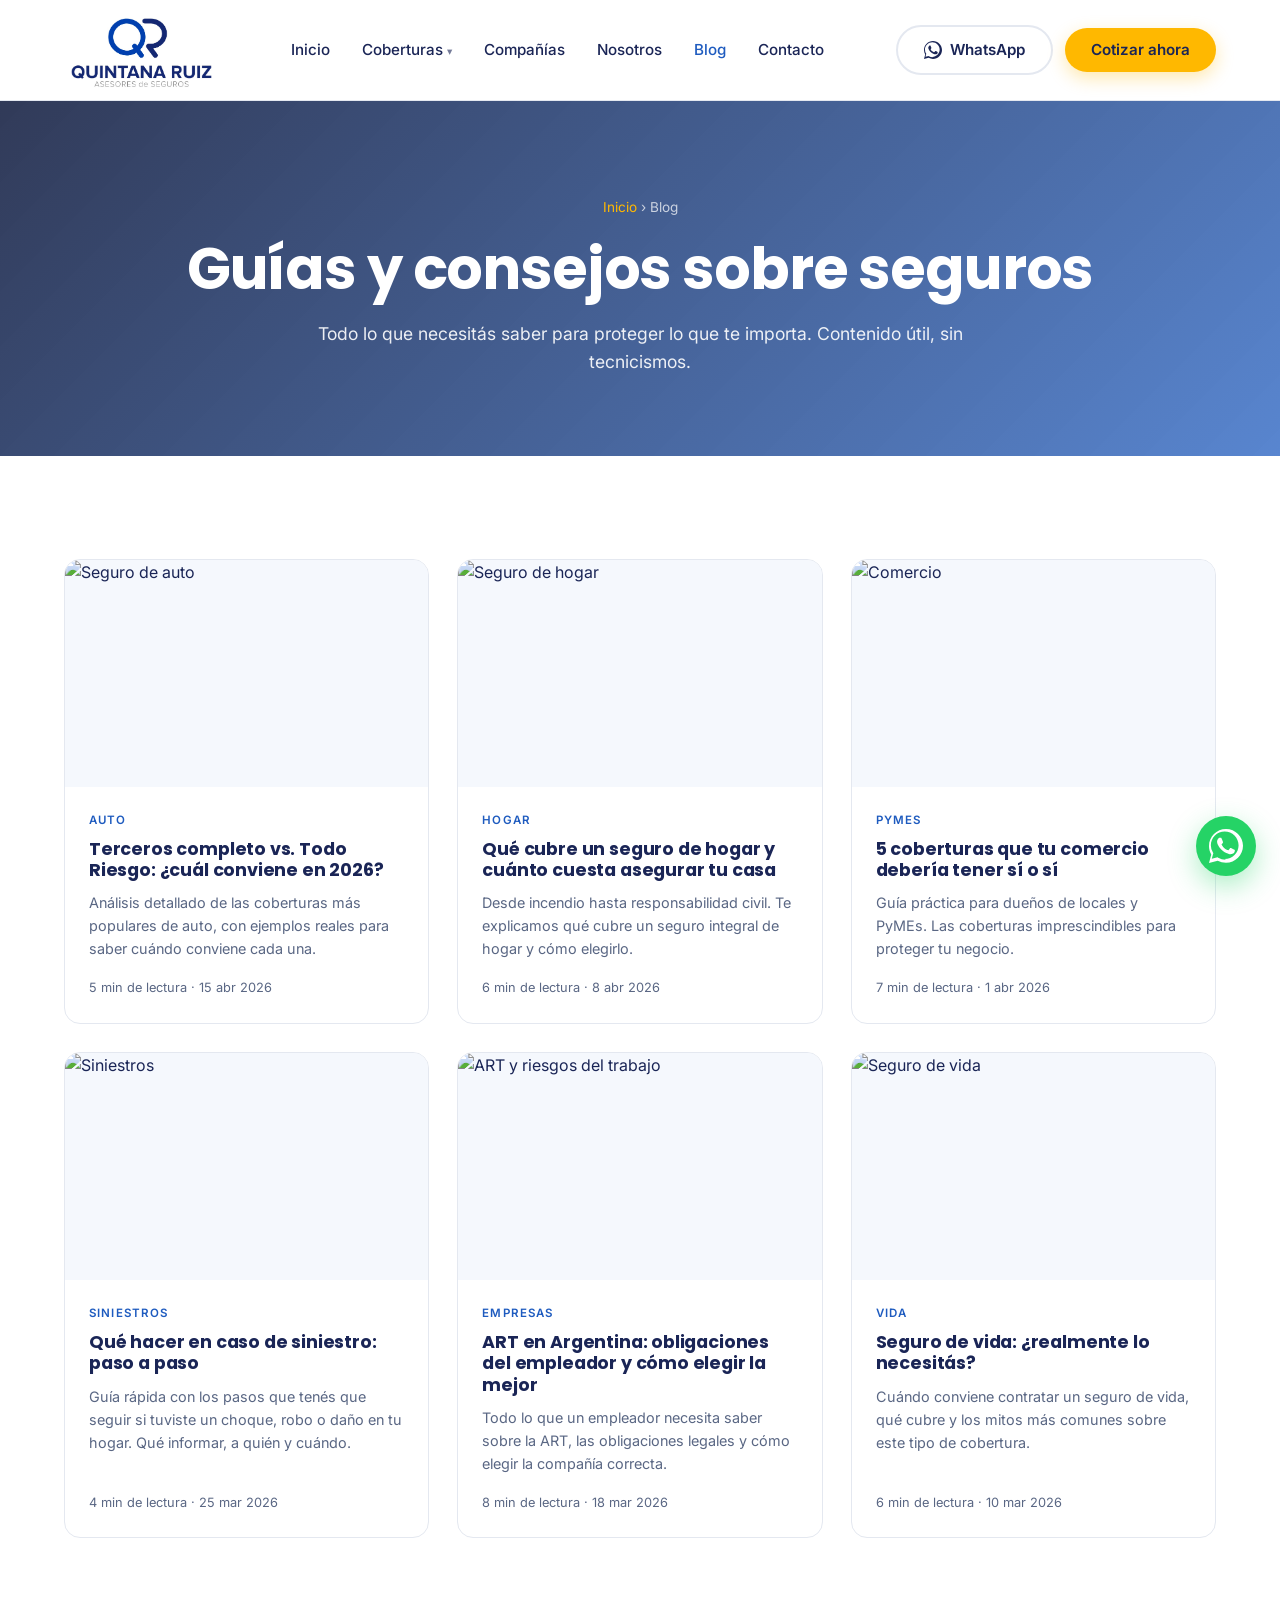
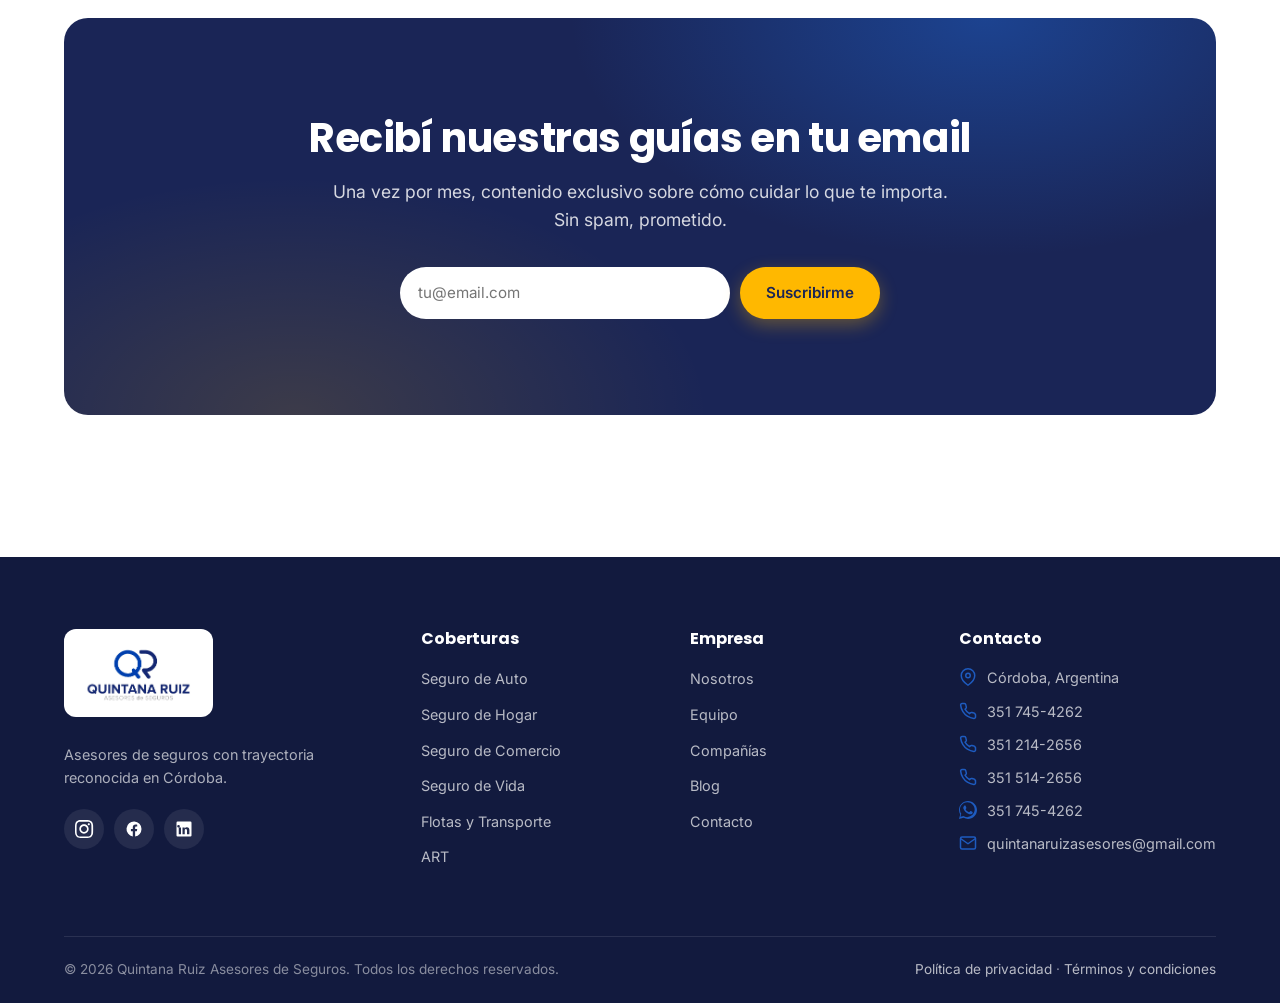
==== blog.html @ 91782ebb "Fix Safari icons + mejoras responsive Safari icon fix: - Agregado width/height explícitos a todos lo" ====
<!DOCTYPE html>
<html lang="es-AR">
<head>
  <meta charset="UTF-8" />
  <meta name="viewport" content="width=device-width, initial-scale=1.0" />
  <title>Blog | Guías y consejos sobre seguros | Quintana Ruiz</title>
  <meta name="description" content="Guías, consejos y novedades del mundo de los seguros. Aprendé a elegir las mejores coberturas para tu auto, hogar, comercio y familia." />
  <link rel="canonical" href="https://quintanaruiz.com.ar/blog.html" />
  <link rel="icon" type="image/png" sizes="32x32" href="assets/img/favicon-32.png" />
  <link rel="icon" type="image/png" sizes="64x64" href="assets/img/favicon-64.png" />
  <link rel="apple-touch-icon" sizes="180x180" href="assets/img/favicon-180.png" />
  <link rel="preconnect" href="https://fonts.googleapis.com" />
  <link rel="preconnect" href="https://fonts.gstatic.com" crossorigin />
  <link href="https://fonts.googleapis.com/css2?family=Inter:wght@400;500;600;700&family=Poppins:wght@500;600;700;800&display=swap" rel="stylesheet" />
  <link rel="stylesheet" href="assets/css/style.css" />
</head>
<body>

  <header class="site-header">
    <div class="container">
      <a href="index.html" class="site-logo"><img src="assets/img/logo.png" alt="Quintana Ruiz Asesores de Seguros" /></a>
      <nav class="site-nav" aria-label="Navegación principal">
        <ul>
          <li><a href="index.html">Inicio</a></li>
          <li class="has-dropdown">
            <a href="coberturas.html">Coberturas</a>
            <div class="dropdown-menu">
              <a href="seguros-auto.html">Seguro de Auto</a>
              <a href="seguros-hogar.html">Seguro de Hogar</a>
              <a href="seguros-comercio.html">Seguro de Comercio</a>
              <a href="coberturas.html">Ver todas las coberturas</a>
            </div>
          </li>
          <li><a href="companias.html">Compañías</a></li>
          <li><a href="nosotros.html">Nosotros</a></li>
          <li><a href="blog.html" class="active">Blog</a></li>
          <li><a href="contacto.html">Contacto</a></li>
        </ul>
      </nav>
      <div class="nav-cta">
        <a href="https://wa.me/5493517454262" class="btn btn-outline" target="_blank" rel="noopener">
          <svg xmlns="http://www.w3.org/2000/svg" viewBox="0 0 32 32" width="32" height="32" fill="currentColor" aria-hidden="true"><path d="M16.003 0C7.171 0 0 7.17 0 16.003c0 2.82.738 5.578 2.146 8.017L0 32l8.182-2.147a15.93 15.93 0 0 0 7.821 1.995C24.83 31.848 32 24.68 32 15.85 32 7.17 24.83 0 16.003 0zm0 29.013a13.01 13.01 0 0 1-7.386-2.027l-.529-.313-5.485 1.438 1.464-5.349-.345-.551a13.02 13.02 0 0 1-1.989-6.92c0-7.198 5.858-13.055 13.058-13.055 7.199 0 13.055 5.857 13.055 13.055s-5.856 13.055-13.055 13.055zm7.492-9.787c-.412-.206-2.437-1.202-2.814-1.339-.378-.138-.653-.206-.928.207-.275.412-1.066 1.339-1.307 1.614-.241.275-.481.309-.894.103-.412-.206-1.74-.641-3.315-2.045-1.225-1.093-2.052-2.443-2.293-2.856-.241-.412-.026-.635.18-.841.185-.184.412-.48.618-.72.206-.241.275-.412.412-.688.137-.275.069-.515-.034-.72-.103-.207-.928-2.238-1.272-3.064-.335-.806-.675-.697-.928-.71l-.79-.014c-.275 0-.721.103-1.099.515-.378.412-1.443 1.41-1.443 3.439 0 2.029 1.478 3.99 1.684 4.265.206.275 2.907 4.438 7.042 6.224.984.425 1.751.679 2.349.868.987.314 1.885.269 2.594.163.792-.118 2.437-.996 2.78-1.958.343-.962.343-1.786.241-1.958-.103-.172-.378-.275-.79-.481z"/></svg>
          WhatsApp
        </a>
        <a href="contacto.html#cotizar" class="btn btn-primary">Cotizar ahora</a>
        <button class="nav-toggle" aria-label="Abrir menú" aria-expanded="false">
          <svg xmlns="http://www.w3.org/2000/svg" viewBox="0 0 24 24" width="24" height="24" fill="none" stroke="currentColor" stroke-width="2"><path d="M3 6h18M3 12h18M3 18h18" stroke-linecap="round"/></svg>
        </button>
      </div>
    </div>
  </header>

  <section class="page-header page-header-photo" style="--bg-image: url('https://images.unsplash.com/photo-1499750310107-5fef28a66643?w=1600&auto=format&fit=crop');">
    <div class="container">
      <div class="breadcrumbs"><a href="index.html">Inicio</a> › Blog</div>
      <h1>Guías y consejos sobre seguros</h1>
      <p>Todo lo que necesitás saber para proteger lo que te importa. Contenido útil, sin tecnicismos.</p>
    </div>
  </section>

  <section>
    <div class="container">
      <div class="blog-grid reveal">

        <article class="blog-card">
          <img class="blog-card-img" src="https://images.unsplash.com/photo-1449965408869-eaa3f722e40d?w=600&auto=format&fit=crop" alt="Seguro de auto" loading="lazy" />
          <div class="blog-card-body">
            <span class="category">Auto</span>
            <h3><a href="blog/terceros-completo-vs-todo-riesgo.html">Terceros completo vs. Todo Riesgo: ¿cuál conviene en 2026?</a></h3>
            <p>Análisis detallado de las coberturas más populares de auto, con ejemplos reales para saber cuándo conviene cada una.</p>
            <div class="meta">5 min de lectura · 15 abr 2026</div>
          </div>
        </article>

        <article class="blog-card">
          <img class="blog-card-img" src="https://images.unsplash.com/photo-1560518883-ce09059eeffa?w=600&auto=format&fit=crop" alt="Seguro de hogar" loading="lazy" />
          <div class="blog-card-body">
            <span class="category">Hogar</span>
            <h3><a href="#">Qué cubre un seguro de hogar y cuánto cuesta asegurar tu casa</a></h3>
            <p>Desde incendio hasta responsabilidad civil. Te explicamos qué cubre un seguro integral de hogar y cómo elegirlo.</p>
            <div class="meta">6 min de lectura · 8 abr 2026</div>
          </div>
        </article>

        <article class="blog-card">
          <img class="blog-card-img" src="https://images.unsplash.com/photo-1556740738-b6a63e27c4df?w=600&auto=format&fit=crop" alt="Comercio" loading="lazy" />
          <div class="blog-card-body">
            <span class="category">PyMEs</span>
            <h3><a href="#">5 coberturas que tu comercio debería tener sí o sí</a></h3>
            <p>Guía práctica para dueños de locales y PyMEs. Las coberturas imprescindibles para proteger tu negocio.</p>
            <div class="meta">7 min de lectura · 1 abr 2026</div>
          </div>
        </article>

        <article class="blog-card">
          <img class="blog-card-img" src="https://images.unsplash.com/photo-1554224155-6726b3ff858f?w=600&auto=format&fit=crop" alt="Siniestros" loading="lazy" />
          <div class="blog-card-body">
            <span class="category">Siniestros</span>
            <h3><a href="#">Qué hacer en caso de siniestro: paso a paso</a></h3>
            <p>Guía rápida con los pasos que tenés que seguir si tuviste un choque, robo o daño en tu hogar. Qué informar, a quién y cuándo.</p>
            <div class="meta">4 min de lectura · 25 mar 2026</div>
          </div>
        </article>

        <article class="blog-card">
          <img class="blog-card-img" src="https://images.unsplash.com/photo-1556742049-0cfed4f6a45d?w=600&auto=format&fit=crop" alt="ART y riesgos del trabajo" loading="lazy" />
          <div class="blog-card-body">
            <span class="category">Empresas</span>
            <h3><a href="#">ART en Argentina: obligaciones del empleador y cómo elegir la mejor</a></h3>
            <p>Todo lo que un empleador necesita saber sobre la ART, las obligaciones legales y cómo elegir la compañía correcta.</p>
            <div class="meta">8 min de lectura · 18 mar 2026</div>
          </div>
        </article>

        <article class="blog-card">
          <img class="blog-card-img" src="https://images.unsplash.com/photo-1511895426328-dc8714191300?w=600&auto=format&fit=crop" alt="Seguro de vida" loading="lazy" />
          <div class="blog-card-body">
            <span class="category">Vida</span>
            <h3><a href="#">Seguro de vida: ¿realmente lo necesitás?</a></h3>
            <p>Cuándo conviene contratar un seguro de vida, qué cubre y los mitos más comunes sobre este tipo de cobertura.</p>
            <div class="meta">6 min de lectura · 10 mar 2026</div>
          </div>
        </article>

      </div>

      <!-- Newsletter CTA -->
      <div class="cta-section reveal" style="margin-top: 80px;">
        <h2>Recibí nuestras guías en tu email</h2>
        <p>Una vez por mes, contenido exclusivo sobre cómo cuidar lo que te importa. Sin spam, prometido.</p>
        <form data-form="newsletter" style="max-width: 480px; margin: 0 auto; display: flex; gap: 10px;">
          <input type="email" required placeholder="tu@email.com" style="flex:1; padding: 14px 18px; border-radius: var(--radius-full); border: 0; font-size: 0.95rem;" />
          <button type="submit" class="btn btn-primary">Suscribirme</button>
        </form>
      </div>
    </div>
  </section>

  <footer class="site-footer">
    <div class="container">
      <div class="footer-grid">
        <div class="footer-brand">
          <img src="assets/img/logo.png" alt="Quintana Ruiz Asesores de Seguros" />
          <p>Asesores de seguros con trayectoria reconocida en Córdoba.</p>
          <div class="footer-social">
            <a href="#" aria-label="Instagram"><svg xmlns="http://www.w3.org/2000/svg" viewBox="0 0 24 24" width="24" height="24" fill="currentColor"><path d="M12 2.2c3.2 0 3.6 0 4.9.1 1.2.1 1.8.2 2.2.4.5.2 1 .5 1.4.9.4.4.7.9.9 1.4.2.4.3 1 .4 2.2.1 1.3.1 1.7.1 4.9s0 3.6-.1 4.9c-.1 1.2-.2 1.8-.4 2.2-.2.5-.5 1-.9 1.4-.4.4-.9.7-1.4.9-.4.2-1 .3-2.2.4-1.3.1-1.7.1-4.9.1s-3.6 0-4.9-.1c-1.2-.1-1.8-.2-2.2-.4-.5-.2-1-.5-1.4-.9-.4-.4-.7-.9-.9-1.4-.2-.4-.3-1-.4-2.2-.1-1.3-.1-1.7-.1-4.9s0-3.6.1-4.9c.1-1.2.2-1.8.4-2.2.2-.5.5-1 .9-1.4.4-.4.9-.7 1.4-.9.4-.2 1-.3 2.2-.4 1.3-.1 1.7-.1 4.9-.1M12 0C8.7 0 8.3 0 7.1.1 5.8.1 4.9.3 4.1.6c-.8.3-1.5.7-2.2 1.4C1.3 2.7.9 3.4.6 4.2.3 5 .1 5.9.1 7.1 0 8.3 0 8.7 0 12s0 3.7.1 4.9c.1 1.3.3 2.1.6 2.9.3.8.7 1.5 1.4 2.2.7.7 1.4 1.1 2.2 1.4.8.3 1.7.5 2.9.6 1.3.1 1.7.1 4.9.1s3.7 0 4.9-.1c1.3-.1 2.1-.3 2.9-.6.8-.3 1.5-.7 2.2-1.4.7-.7 1.1-1.4 1.4-2.2.3-.8.5-1.7.6-2.9.1-1.3.1-1.7.1-4.9s0-3.7-.1-4.9c-.1-1.3-.3-2.1-.6-2.9-.3-.8-.7-1.5-1.4-2.2-.7-.7-1.4-1.1-2.2-1.4-.8-.3-1.7-.5-2.9-.6C15.7 0 15.3 0 12 0zm0 5.8c-3.4 0-6.2 2.8-6.2 6.2s2.8 6.2 6.2 6.2 6.2-2.8 6.2-6.2-2.8-6.2-6.2-6.2zm0 10.2c-2.2 0-4-1.8-4-4s1.8-4 4-4 4 1.8 4 4-1.8 4-4 4zm7.8-10.4c0 .8-.6 1.4-1.4 1.4-.8 0-1.4-.6-1.4-1.4 0-.8.6-1.4 1.4-1.4.8 0 1.4.6 1.4 1.4z"/></svg></a>
            <a href="#" aria-label="Facebook"><svg xmlns="http://www.w3.org/2000/svg" viewBox="0 0 24 24" width="24" height="24" fill="currentColor"><path d="M22 12a10 10 0 10-11.6 9.9v-7H7.9V12h2.5V9.8c0-2.5 1.5-3.8 3.7-3.8 1.1 0 2.2.2 2.2.2v2.4h-1.2c-1.2 0-1.6.8-1.6 1.5V12h2.8l-.5 2.9h-2.3v7A10 10 0 0022 12z"/></svg></a>
            <a href="#" aria-label="LinkedIn"><svg xmlns="http://www.w3.org/2000/svg" viewBox="0 0 24 24" width="24" height="24" fill="currentColor"><path d="M20.5 2h-17A1.5 1.5 0 002 3.5v17A1.5 1.5 0 003.5 22h17a1.5 1.5 0 001.5-1.5v-17A1.5 1.5 0 0020.5 2zM8 19H5v-9h3v9zM6.5 8.3A1.8 1.8 0 114.7 6.5 1.8 1.8 0 016.5 8.3zM19 19h-3v-4.5c0-1.1 0-2.5-1.5-2.5S13 13.2 13 14.4V19h-3v-9h2.9v1.3a3.2 3.2 0 012.8-1.5c3 0 3.5 2 3.5 4.5V19z"/></svg></a>
          </div>
        </div>
        <div>
          <h5>Coberturas</h5>
          <ul>
            <li><a href="seguros-auto.html">Seguro de Auto</a></li>
            <li><a href="seguros-hogar.html">Seguro de Hogar</a></li>
            <li><a href="seguros-comercio.html">Seguro de Comercio</a></li>
            <li><a href="coberturas.html#vida">Seguro de Vida</a></li>
            <li><a href="coberturas.html#flotas">Flotas y Transporte</a></li>
            <li><a href="coberturas.html#art">ART</a></li>
          </ul>
        </div>
        <div>
          <h5>Empresa</h5>
          <ul>
            <li><a href="nosotros.html">Nosotros</a></li>
            <li><a href="nosotros.html#equipo">Equipo</a></li>
            <li><a href="companias.html">Compañías</a></li>
            <li><a href="blog.html">Blog</a></li>
            <li><a href="contacto.html">Contacto</a></li>
          </ul>
        </div>
        <div>
          <h5>Contacto</h5>
          <ul class="footer-contact">
            <li><svg xmlns="http://www.w3.org/2000/svg" viewBox="0 0 24 24" width="24" height="24" fill="none" stroke="currentColor" stroke-width="2"><path d="M21 10c0 7-9 13-9 13s-9-6-9-13a9 9 0 0118 0z" stroke-linejoin="round"/><circle cx="12" cy="10" r="3"/></svg> Córdoba, Argentina</li>
            <li><svg xmlns="http://www.w3.org/2000/svg" viewBox="0 0 24 24" width="24" height="24" fill="none" stroke="currentColor" stroke-width="2"><path d="M22 16.9v3a2 2 0 01-2.2 2 20 20 0 01-8.6-3 19 19 0 01-6-6 20 20 0 01-3-8.7A2 2 0 014.1 2h3a2 2 0 012 1.7c.1.9.3 1.8.6 2.7a2 2 0 01-.5 2.1L8 9.6a16 16 0 006 6l1.1-1.1a2 2 0 012.1-.5c.9.3 1.8.5 2.7.6a2 2 0 011.7 2z" stroke-linejoin="round"/></svg> 351 745-4262</li>
            <li><svg xmlns="http://www.w3.org/2000/svg" viewBox="0 0 24 24" width="24" height="24" fill="none" stroke="currentColor" stroke-width="2"><path d="M22 16.9v3a2 2 0 01-2.2 2 20 20 0 01-8.6-3 19 19 0 01-6-6 20 20 0 01-3-8.7A2 2 0 014.1 2h3a2 2 0 012 1.7c.1.9.3 1.8.6 2.7a2 2 0 01-.5 2.1L8 9.6a16 16 0 006 6l1.1-1.1a2 2 0 012.1-.5c.9.3 1.8.5 2.7.6a2 2 0 011.7 2z" stroke-linejoin="round"/></svg> 351 214-2656</li>
            <li><svg xmlns="http://www.w3.org/2000/svg" viewBox="0 0 24 24" width="24" height="24" fill="none" stroke="currentColor" stroke-width="2"><path d="M22 16.9v3a2 2 0 01-2.2 2 20 20 0 01-8.6-3 19 19 0 01-6-6 20 20 0 01-3-8.7A2 2 0 014.1 2h3a2 2 0 012 1.7c.1.9.3 1.8.6 2.7a2 2 0 01-.5 2.1L8 9.6a16 16 0 006 6l1.1-1.1a2 2 0 012.1-.5c.9.3 1.8.5 2.7.6a2 2 0 011.7 2z" stroke-linejoin="round"/></svg> 351 514-2656</li>
            <li><svg xmlns="http://www.w3.org/2000/svg" viewBox="0 0 32 32" width="32" height="32" fill="currentColor" aria-hidden="true"><path d="M16.003 0C7.171 0 0 7.17 0 16.003c0 2.82.738 5.578 2.146 8.017L0 32l8.182-2.147a15.93 15.93 0 0 0 7.821 1.995C24.83 31.848 32 24.68 32 15.85 32 7.17 24.83 0 16.003 0zm0 29.013a13.01 13.01 0 0 1-7.386-2.027l-.529-.313-5.485 1.438 1.464-5.349-.345-.551a13.02 13.02 0 0 1-1.989-6.92c0-7.198 5.858-13.055 13.058-13.055 7.199 0 13.055 5.857 13.055 13.055s-5.856 13.055-13.055 13.055zm7.492-9.787c-.412-.206-2.437-1.202-2.814-1.339-.378-.138-.653-.206-.928.207-.275.412-1.066 1.339-1.307 1.614-.241.275-.481.309-.894.103-.412-.206-1.74-.641-3.315-2.045-1.225-1.093-2.052-2.443-2.293-2.856-.241-.412-.026-.635.18-.841.185-.184.412-.48.618-.72.206-.241.275-.412.412-.688.137-.275.069-.515-.034-.72-.103-.207-.928-2.238-1.272-3.064-.335-.806-.675-.697-.928-.71l-.79-.014c-.275 0-.721.103-1.099.515-.378.412-1.443 1.41-1.443 3.439 0 2.029 1.478 3.99 1.684 4.265.206.275 2.907 4.438 7.042 6.224.984.425 1.751.679 2.349.868.987.314 1.885.269 2.594.163.792-.118 2.437-.996 2.78-1.958.343-.962.343-1.786.241-1.958-.103-.172-.378-.275-.79-.481z"/></svg> 351 745-4262</li>
            <li><svg xmlns="http://www.w3.org/2000/svg" viewBox="0 0 24 24" width="24" height="24" fill="none" stroke="currentColor" stroke-width="2"><rect x="2" y="4" width="20" height="16" rx="2"/><path d="M2 6l10 7 10-7" stroke-linejoin="round"/></svg> quintanaruizasesores@gmail.com</li>
          </ul>
        </div>
      </div>
      <div class="footer-bottom">
        <div>© <span data-year></span> Quintana Ruiz Asesores de Seguros. Todos los derechos reservados.</div>
        <div><a href="#">Política de privacidad</a> · <a href="#">Términos y condiciones</a></div>
      </div>
    </div>
  </footer>

  <a href="https://wa.me/5493517454262?text=Hola!%20Quisiera%20información%20sobre%20un%20seguro" class="whatsapp-float" target="_blank" rel="noopener" aria-label="Contactar por WhatsApp">
    <svg xmlns="http://www.w3.org/2000/svg" viewBox="0 0 32 32" width="32" height="32" fill="currentColor" aria-hidden="true"><path d="M16.003 0C7.171 0 0 7.17 0 16.003c0 2.82.738 5.578 2.146 8.017L0 32l8.182-2.147a15.93 15.93 0 0 0 7.821 1.995C24.83 31.848 32 24.68 32 15.85 32 7.17 24.83 0 16.003 0zm0 29.013a13.01 13.01 0 0 1-7.386-2.027l-.529-.313-5.485 1.438 1.464-5.349-.345-.551a13.02 13.02 0 0 1-1.989-6.92c0-7.198 5.858-13.055 13.058-13.055 7.199 0 13.055 5.857 13.055 13.055s-5.856 13.055-13.055 13.055zm7.492-9.787c-.412-.206-2.437-1.202-2.814-1.339-.378-.138-.653-.206-.928.207-.275.412-1.066 1.339-1.307 1.614-.241.275-.481.309-.894.103-.412-.206-1.74-.641-3.315-2.045-1.225-1.093-2.052-2.443-2.293-2.856-.241-.412-.026-.635.18-.841.185-.184.412-.48.618-.72.206-.241.275-.412.412-.688.137-.275.069-.515-.034-.72-.103-.207-.928-2.238-1.272-3.064-.335-.806-.675-.697-.928-.71l-.79-.014c-.275 0-.721.103-1.099.515-.378.412-1.443 1.41-1.443 3.439 0 2.029 1.478 3.99 1.684 4.265.206.275 2.907 4.438 7.042 6.224.984.425 1.751.679 2.349.868.987.314 1.885.269 2.594.163.792-.118 2.437-.996 2.78-1.958.343-.962.343-1.786.241-1.958-.103-.172-.378-.275-.79-.481z"/></svg>
  </a>

  <script src="assets/js/main.js" defer></script>
</body>
</html>
---- assets/css/style.css ----
/* =========================================================
   QUINTANA RUIZ ASESORES DE SEGUROS — DESIGN SYSTEM
   ========================================================= */

/* ---------- Reset & Base ---------- */
*, *::before, *::after { box-sizing: border-box; margin: 0; padding: 0; }
html { scroll-behavior: smooth; -webkit-text-size-adjust: 100%; }
img, video { max-width: 100%; display: block; height: auto; }
a { color: inherit; text-decoration: none; }
button { font: inherit; cursor: pointer; border: none; background: none; }
input, textarea, select { font: inherit; color: inherit; }
ul { list-style: none; }

/* SVG icon rendering — Safari & cross-browser fix */
svg {
  display: inline-block;
  vertical-align: middle;
  flex-shrink: 0;
  overflow: visible;
  fill: currentColor;
}
svg[fill="none"] { fill: none; }

/* ---------- Design Tokens ---------- */
:root {
  /* Brand colors (from logo) */
  --color-primary: #1E5BBF;         /* bright brand blue */
  --color-primary-dark: #154A9F;
  --color-navy: #1A2556;            /* deep navy */
  --color-navy-dark: #121A3E;

  /* Accent */
  --color-accent: #FFB800;          /* premium gold CTA */
  --color-accent-dark: #E6A500;
  --color-whatsapp: #25D366;
  --color-whatsapp-dark: #1DA851;

  /* Neutrals */
  --color-white: #ffffff;
  --color-bg: #ffffff;
  --color-bg-soft: #F5F8FD;
  --color-bg-alt: #F0F4FA;
  --color-border: #E4E8F0;
  --color-text: #1A2556;
  --color-text-muted: #5A6784;
  --color-text-light: #8B93A7;

  /* Typography */
  --font-heading: 'Poppins', system-ui, -apple-system, "Segoe UI", Roboto, sans-serif;
  --font-body: 'Inter', system-ui, -apple-system, "Segoe UI", Roboto, sans-serif;

  /* Radii */
  --radius-sm: 8px;
  --radius-md: 12px;
  --radius-lg: 16px;
  --radius-xl: 24px;
  --radius-full: 999px;

  /* Shadows */
  --shadow-sm: 0 1px 2px rgba(26, 37, 86, 0.06);
  --shadow-md: 0 4px 16px rgba(26, 37, 86, 0.08);
  --shadow-lg: 0 10px 40px rgba(26, 37, 86, 0.10);
  --shadow-xl: 0 20px 60px rgba(26, 37, 86, 0.14);

  /* Layout */
  --container: 1200px;
  --container-narrow: 900px;
  --header-h: 100px;
}

/* ---------- Body ---------- */
body {
  font-family: var(--font-body);
  color: var(--color-text);
  background: var(--color-bg);
  line-height: 1.6;
  font-size: 16px;
  -webkit-font-smoothing: antialiased;
  -moz-osx-font-smoothing: grayscale;
}

/* ---------- Typography ---------- */
h1, h2, h3, h4, h5, h6 { font-family: var(--font-heading); font-weight: 700; line-height: 1.2; color: var(--color-navy); letter-spacing: -0.01em; }
h1 { font-size: clamp(2.2rem, 4.8vw, 3.6rem); letter-spacing: -0.02em; }
h2 { font-size: clamp(1.75rem, 3.5vw, 2.5rem); }
h3 { font-size: clamp(1.25rem, 2vw, 1.5rem); }
h4 { font-size: 1.125rem; }
p  { color: var(--color-text-muted); }

.text-eyebrow {
  display: inline-block;
  font-size: 0.8rem;
  font-weight: 600;
  text-transform: uppercase;
  letter-spacing: 0.14em;
  color: var(--color-primary);
  margin-bottom: 1rem;
}

.text-lead { font-size: 1.125rem; line-height: 1.7; color: var(--color-text-muted); }

/* ---------- Layout ---------- */
.container { max-width: var(--container); margin: 0 auto; padding: 0 24px; }
.container-narrow { max-width: var(--container-narrow); margin: 0 auto; padding: 0 24px; }

section { padding: clamp(64px, 8vw, 112px) 0; }
.section-header { text-align: center; max-width: 720px; margin: 0 auto 56px; }
.section-header p { margin-top: 12px; }

.bg-soft { background: var(--color-bg-soft); }
.bg-navy { background: var(--color-navy); color: #fff; }
.bg-navy h1, .bg-navy h2, .bg-navy h3 { color: #fff; }
.bg-navy p  { color: rgba(255,255,255,0.82); }

/* ---------- Buttons ---------- */
.btn {
  display: inline-flex;
  align-items: center;
  justify-content: center;
  gap: 8px;
  padding: 14px 26px;
  border-radius: var(--radius-full);
  font-weight: 600;
  font-size: 0.95rem;
  transition: all 0.2s ease;
  white-space: nowrap;
  line-height: 1;
}
.btn svg { width: 18px; height: 18px; }

.btn-primary { background: var(--color-accent); color: var(--color-navy); box-shadow: 0 6px 18px rgba(255, 184, 0, 0.32); }
.btn-primary:hover { background: var(--color-accent-dark); transform: translateY(-2px); box-shadow: 0 10px 24px rgba(255, 184, 0, 0.4); }

.btn-secondary { background: var(--color-primary); color: #fff; }
.btn-secondary:hover { background: var(--color-primary-dark); transform: translateY(-2px); }

.btn-whatsapp { background: var(--color-whatsapp); color: #fff; }
.btn-whatsapp:hover { background: var(--color-whatsapp-dark); transform: translateY(-2px); }

.btn-outline { background: transparent; color: var(--color-navy); border: 2px solid var(--color-border); }
.btn-outline:hover { border-color: var(--color-primary); color: var(--color-primary); }

.btn-ghost { background: transparent; color: var(--color-primary); padding: 8px 0; }
.btn-ghost:hover { color: var(--color-primary-dark); }

.btn-lg { padding: 18px 32px; font-size: 1rem; }

/* ---------- Header ---------- */
.site-header {
  position: sticky;
  top: 0;
  z-index: 100;
  background: #ffffff;
  border-bottom: 1px solid var(--color-border);
}
.site-header .container {
  display: flex;
  align-items: center;
  justify-content: space-between;
  height: var(--header-h);
}
.site-logo { display: flex; align-items: center; gap: 12px; }
.site-logo img { height: 88px; width: auto; display: block; }
.site-logo-text { font-family: var(--font-heading); font-weight: 700; color: var(--color-navy); font-size: 1.1rem; line-height: 1; }
.site-logo-text small { display: block; font-size: 0.65rem; font-weight: 500; letter-spacing: 0.08em; color: var(--color-text-light); text-transform: uppercase; margin-top: 3px; }

.site-nav { display: flex; align-items: center; gap: 36px; }
.site-nav > ul { display: flex; gap: 32px; }
.site-nav a {
  font-size: 0.95rem;
  font-weight: 500;
  color: var(--color-navy);
  padding: 8px 0;
  position: relative;
  transition: color 0.2s;
}
.site-nav a:hover { color: var(--color-primary); }
.site-nav a.active { color: var(--color-primary); }

/* Dropdown */
.has-dropdown { position: relative; }
.has-dropdown > a::after {
  content: '▾'; margin-left: 4px; font-size: 0.7em; opacity: 0.6;
}
.dropdown-menu {
  position: absolute;
  top: calc(100% + 8px);
  left: -16px;
  min-width: 240px;
  background: #fff;
  border-radius: var(--radius-md);
  box-shadow: var(--shadow-lg);
  border: 1px solid var(--color-border);
  padding: 12px;
  opacity: 0;
  visibility: hidden;
  transform: translateY(-8px);
  transition: all 0.2s ease;
}
.dropdown-menu a {
  display: block;
  padding: 10px 14px;
  border-radius: var(--radius-sm);
  font-size: 0.92rem;
}
.dropdown-menu a:hover { background: var(--color-bg-soft); color: var(--color-primary); }
.has-dropdown:hover .dropdown-menu,
.has-dropdown:focus-within .dropdown-menu { opacity: 1; visibility: visible; transform: translateY(0); }

.nav-cta { display: flex; align-items: center; gap: 12px; }

.nav-toggle {
  display: none;
  width: 44px; height: 44px;
  border-radius: var(--radius-sm);
  align-items: center; justify-content: center;
  color: var(--color-navy);
}
.nav-toggle svg { width: 26px; height: 26px; }

/* ---------- Hero ---------- */
.hero {
  position: relative;
  padding: clamp(64px, 10vw, 128px) 0 clamp(80px, 10vw, 128px);
  background:
    radial-gradient(60% 80% at 80% 20%, rgba(30, 91, 191, 0.08), transparent 60%),
    radial-gradient(50% 60% at 10% 100%, rgba(26, 37, 86, 0.06), transparent 60%),
    linear-gradient(180deg, #fff 0%, var(--color-bg-soft) 100%);
  overflow: hidden;
}

/* ---------- Hero Photo (variant C – home + landings) ---------- */
.hero.hero-photo {
  padding: clamp(28px, 4vw, 56px) 0 clamp(72px, 9vw, 120px);
  background:
    linear-gradient(135deg, rgba(15, 26, 61, 0.92) 0%, rgba(30, 91, 191, 0.78) 100%),
    var(--bg-image, url('https://images.unsplash.com/photo-1521791136064-7986c2920216?w=1600&auto=format&fit=crop')) center / cover no-repeat;
  color: #fff;
}
.hero.hero-photo h1 { color: #fff; }
.hero.hero-photo h1 span {
  color: #FFB800;
}
.hero.hero-photo .text-lead { color: rgba(255, 255, 255, 0.88); }
.hero.hero-photo .hero-badge {
  background: rgba(255, 255, 255, 0.13);
  border-color: rgba(255, 255, 255, 0.22);
  color: #fff;
  backdrop-filter: blur(10px);
  -webkit-backdrop-filter: blur(10px);
}
.hero.hero-photo .hero-badge strong { color: #fff; }
.hero.hero-photo .hero-trust { border-top-color: rgba(255, 255, 255, 0.20); }
.hero.hero-photo .hero-trust .trust-item strong { color: #fff; }
.hero.hero-photo .hero-trust .trust-item span { color: rgba(255, 255, 255, 0.72); }
.hero.hero-photo .floating-card {
  background: rgba(255, 255, 255, 0.98);
  box-shadow: 0 20px 50px rgba(0, 0, 0, 0.30);
}
.hero.hero-photo .hero-visual img { box-shadow: 0 30px 80px rgba(0, 0, 0, 0.45); }
.hero .container { position: relative; display: grid; grid-template-columns: 1.1fr 1fr; gap: 64px; align-items: center; }
.hero-badge {
  display: inline-flex; align-items: center; gap: 10px;
  background: #fff;
  border: 1px solid var(--color-border);
  padding: 8px 16px;
  border-radius: var(--radius-full);
  font-size: 0.85rem; font-weight: 500;
  color: var(--color-text-muted);
  box-shadow: var(--shadow-sm);
  margin-bottom: 24px;
}
.hero-badge strong { color: var(--color-navy); }
.hero-badge .stars { color: #FFB800; letter-spacing: 2px; }

.hero h1 { margin-bottom: 24px; }
.hero h1 span { color: var(--color-primary); }
.hero .text-lead { margin-bottom: 32px; max-width: 540px; }
.hero-cta { display: flex; gap: 14px; flex-wrap: wrap; margin-bottom: 40px; }

.hero-trust {
  display: flex; gap: 36px; flex-wrap: wrap;
  padding-top: 32px;
  border-top: 1px solid var(--color-border);
}
.hero-trust .trust-item strong {
  display: block;
  font-family: var(--font-heading); font-size: 1.6rem; font-weight: 700;
  color: var(--color-navy); line-height: 1;
}
.hero-trust .trust-item span { font-size: 0.85rem; color: var(--color-text-muted); }

.hero-visual {
  position: relative;
}
.hero-visual img {
  width: 100%;
  border-radius: var(--radius-xl);
  box-shadow: var(--shadow-xl);
  object-fit: cover;
  aspect-ratio: 4/5;
}
.hero-visual .floating-card {
  position: absolute;
  background: #fff;
  border-radius: var(--radius-lg);
  padding: 18px 22px;
  box-shadow: var(--shadow-lg);
  display: flex; align-items: center; gap: 14px;
  border: 1px solid var(--color-border);
}
.hero-visual .floating-card.card-1 { top: 24px; left: -32px; }
.hero-visual .floating-card.card-2 { bottom: 40px; right: -24px; }
.hero-visual .floating-card .icon {
  width: 44px; height: 44px;
  border-radius: 50%;
  background: var(--color-bg-soft);
  color: var(--color-primary);
  display: flex; align-items: center; justify-content: center;
}
.hero-visual .floating-card strong { display: block; font-size: 0.95rem; color: var(--color-navy); }
.hero-visual .floating-card span { font-size: 0.78rem; color: var(--color-text-muted); }

/* ---------- Quick-select coberturas bar ---------- */
.quick-coverage {
  background: #fff;
  border-radius: var(--radius-xl);
  box-shadow: var(--shadow-lg);
  padding: 28px;
  margin: -56px auto 0;
  position: relative;
  z-index: 5;
  max-width: var(--container);
}
.quick-coverage h3 { margin-bottom: 20px; font-size: 1.1rem; text-align: center; }
.quick-coverage-grid {
  display: grid;
  grid-template-columns: repeat(5, 1fr);
  gap: 12px;
}
.quick-coverage-grid a {
  display: flex; flex-direction: column; align-items: center; gap: 10px;
  padding: 22px 12px;
  border: 1px solid var(--color-border);
  border-radius: var(--radius-lg);
  transition: all 0.2s;
  text-align: center;
  font-weight: 600;
  font-size: 0.92rem;
  color: var(--color-navy);
  background: var(--color-bg-soft);
}
.quick-coverage-grid a:hover {
  background: var(--color-primary);
  color: #fff;
  transform: translateY(-4px);
  box-shadow: var(--shadow-md);
}
.quick-coverage-grid a svg { width: 32px; height: 32px; color: var(--color-primary); transition: color 0.2s; }
.quick-coverage-grid a:hover svg { color: #fff; }

/* ---------- Features / Why choose us ---------- */
.feature-grid {
  display: grid;
  grid-template-columns: repeat(auto-fit, minmax(240px, 1fr));
  gap: 24px;
}
.feature-card {
  background: #fff;
  border: 1px solid var(--color-border);
  border-radius: var(--radius-lg);
  padding: 32px 28px;
  transition: all 0.25s;
}
.feature-card:hover { transform: translateY(-4px); box-shadow: var(--shadow-lg); border-color: transparent; }
.feature-card .icon {
  width: 56px; height: 56px;
  border-radius: var(--radius-md);
  background: linear-gradient(135deg, var(--color-primary), var(--color-navy));
  color: #fff;
  display: flex; align-items: center; justify-content: center;
  margin-bottom: 20px;
}
.feature-card .icon svg { width: 28px; height: 28px; }
.feature-card h3 { font-size: 1.15rem; margin-bottom: 10px; }
.feature-card p { font-size: 0.95rem; }

/* ---------- Coverage cards grid ---------- */
.coverage-grid {
  display: grid;
  grid-template-columns: repeat(auto-fit, minmax(280px, 1fr));
  gap: 24px;
}
.coverage-card {
  position: relative;
  background: #fff;
  border: 1px solid var(--color-border);
  border-radius: var(--radius-xl);
  padding: 36px 28px;
  transition: all 0.3s;
  overflow: hidden;
  display: flex; flex-direction: column;
}
.coverage-card::before {
  content: '';
  position: absolute; top: 0; left: 0; right: 0;
  height: 4px;
  background: linear-gradient(90deg, var(--color-primary), var(--color-accent));
  transform: scaleX(0); transform-origin: left;
  transition: transform 0.3s;
}
.coverage-card:hover { transform: translateY(-6px); box-shadow: var(--shadow-xl); border-color: transparent; }
.coverage-card:hover::before { transform: scaleX(1); }
.coverage-card .icon {
  width: 64px; height: 64px;
  border-radius: var(--radius-md);
  background: var(--color-bg-soft);
  color: var(--color-primary);
  display: flex; align-items: center; justify-content: center;
  margin-bottom: 24px;
  transition: all 0.3s;
}
.coverage-card:hover .icon { background: var(--color-primary); color: #fff; }
.coverage-card .icon svg { width: 32px; height: 32px; }
.coverage-card h3 { margin-bottom: 12px; }
.coverage-card p { margin-bottom: 20px; flex: 1; }
.coverage-card .link {
  display: inline-flex; align-items: center; gap: 6px;
  color: var(--color-primary); font-weight: 600; font-size: 0.92rem;
}
.coverage-card .link svg { width: 16px; height: 16px; transition: transform 0.2s; }
.coverage-card:hover .link svg { transform: translateX(4px); }

/* ---------- Companies carousel ---------- */
.companies-section { padding: 72px 0; background: #fff; border-top: 1px solid var(--color-border); border-bottom: 1px solid var(--color-border); }
.companies-title { text-align: center; font-size: 0.85rem; font-weight: 600; text-transform: uppercase; letter-spacing: 0.16em; color: var(--color-text-light); margin-bottom: 36px; }

.marquee {
  overflow: hidden;
  position: relative;
  mask-image: linear-gradient(90deg, transparent, #000 10%, #000 90%, transparent);
  -webkit-mask-image: linear-gradient(90deg, transparent, #000 10%, #000 90%, transparent);
}
.marquee-track {
  display: flex;
  gap: 56px;
  width: max-content;
  animation: marquee 40s linear infinite;
}
.marquee:hover .marquee-track { animation-play-state: paused; }
.marquee-item {
  flex-shrink: 0;
  height: 80px;
  display: flex; align-items: center; justify-content: center;
  padding: 0 24px;
}
.marquee-item img {
  max-height: 56px;
  max-width: 170px;
  width: auto; height: auto;
  object-fit: contain;
  filter: grayscale(20%);
  opacity: 0.85;
  transition: all 0.3s ease;
}
.marquee-item:hover img { filter: grayscale(0%); opacity: 1; transform: scale(1.05); }
@keyframes marquee {
  from { transform: translateX(0); }
  to   { transform: translateX(-50%); }
}

/* ---------- Team ---------- */
.team-grid {
  display: grid;
  grid-template-columns: repeat(auto-fit, minmax(240px, 1fr));
  gap: 28px;
}
.team-card {
  background: #fff;
  border-radius: var(--radius-xl);
  overflow: hidden;
  border: 1px solid var(--color-border);
  transition: all 0.3s;
}
.team-card:hover { transform: translateY(-6px); box-shadow: var(--shadow-xl); }
.team-card-img {
  width: 100%;
  aspect-ratio: 1/1;
  object-fit: cover;
  background: var(--color-bg-soft);
}
.team-card-body { padding: 24px; text-align: center; }
.team-card h4 { font-size: 1.15rem; margin-bottom: 4px; }
.team-card .role { color: var(--color-primary); font-weight: 600; font-size: 0.9rem; margin-bottom: 12px; }
.team-card .bio { font-size: 0.88rem; color: var(--color-text-muted); margin-bottom: 16px; }
.team-card .socials { display: flex; gap: 10px; justify-content: center; }
.team-card .socials a {
  width: 36px; height: 36px;
  border-radius: 50%;
  background: var(--color-bg-soft);
  color: var(--color-navy);
  display: flex; align-items: center; justify-content: center;
  transition: all 0.2s;
}
.team-card .socials a:hover { background: var(--color-primary); color: #fff; }
.team-card .socials svg { width: 16px; height: 16px; }

/* ---------- Reviews ---------- */
.reviews-header {
  display: flex; align-items: center; justify-content: space-between;
  margin-bottom: 48px;
  gap: 32px; flex-wrap: wrap;
}
.google-score {
  display: flex; align-items: center; gap: 16px;
  background: #fff;
  border: 1px solid var(--color-border);
  border-radius: var(--radius-lg);
  padding: 16px 22px;
  box-shadow: var(--shadow-sm);
}
.google-score .score-num { font-family: var(--font-heading); font-weight: 700; font-size: 2rem; color: var(--color-navy); line-height: 1; }
.google-score .stars { color: #FFB800; font-size: 1rem; letter-spacing: 2px; }
.google-score small { display: block; font-size: 0.78rem; color: var(--color-text-muted); margin-top: 4px; }

.reviews-grid {
  display: grid;
  grid-template-columns: repeat(auto-fit, minmax(300px, 1fr));
  gap: 24px;
}
.review-card {
  background: #fff;
  border: 1px solid var(--color-border);
  border-radius: var(--radius-lg);
  padding: 28px;
  transition: all 0.25s;
  display: flex; flex-direction: column;
}
.review-card:hover { box-shadow: var(--shadow-lg); transform: translateY(-4px); }
.review-card .stars { color: #FFB800; letter-spacing: 2px; margin-bottom: 12px; font-size: 0.95rem; }
.review-card .quote { color: var(--color-text); font-size: 0.95rem; line-height: 1.65; margin-bottom: 24px; flex: 1; }
.review-card .reviewer { display: flex; align-items: center; gap: 12px; }
.review-card .avatar {
  width: 44px; height: 44px; border-radius: 50%;
  background: linear-gradient(135deg, var(--color-primary), var(--color-navy));
  color: #fff;
  display: flex; align-items: center; justify-content: center;
  font-weight: 700; font-size: 1rem;
  font-family: var(--font-heading);
}
.review-card .reviewer strong { display: block; font-size: 0.95rem; color: var(--color-navy); }
.review-card .reviewer span { font-size: 0.8rem; color: var(--color-text-muted); }
.review-card .google-mark {
  margin-top: 14px; padding-top: 14px; border-top: 1px solid var(--color-border);
  font-size: 0.78rem; color: var(--color-text-light);
  display: flex; align-items: center; gap: 6px;
}

/* ---------- Blog ---------- */
.blog-grid {
  display: grid;
  grid-template-columns: repeat(auto-fit, minmax(300px, 1fr));
  gap: 28px;
}
.blog-card {
  background: #fff;
  border: 1px solid var(--color-border);
  border-radius: var(--radius-lg);
  overflow: hidden;
  display: flex; flex-direction: column;
  transition: all 0.3s;
}
.blog-card:hover { transform: translateY(-6px); box-shadow: var(--shadow-lg); }
.blog-card-img {
  aspect-ratio: 16/10;
  object-fit: cover;
  background: var(--color-bg-soft);
}
.blog-card-body { padding: 24px; flex: 1; display: flex; flex-direction: column; }
.blog-card .category {
  display: inline-block;
  font-size: 0.72rem; font-weight: 600; text-transform: uppercase; letter-spacing: 0.1em;
  color: var(--color-primary);
  margin-bottom: 10px;
}
.blog-card h3 { font-size: 1.1rem; margin-bottom: 10px; }
.blog-card h3 a:hover { color: var(--color-primary); }
.blog-card p { font-size: 0.9rem; margin-bottom: 18px; flex: 1; }
.blog-card .meta { font-size: 0.8rem; color: var(--color-text-muted); }

/* ---------- CTA Section ---------- */
.cta-section {
  background:
    radial-gradient(60% 100% at 80% 0%, rgba(30, 91, 191, 0.55), transparent 60%),
    radial-gradient(60% 100% at 20% 100%, rgba(255, 184, 0, 0.15), transparent 60%),
    var(--color-navy);
  color: #fff;
  text-align: center;
  border-radius: var(--radius-xl);
  padding: clamp(56px, 8vw, 96px) clamp(24px, 5vw, 64px);
  margin: 40px 0;
  position: relative;
  overflow: hidden;
}
.cta-section h2 { color: #fff; margin-bottom: 16px; }
.cta-section p { color: rgba(255,255,255,0.82); font-size: 1.1rem; margin-bottom: 32px; max-width: 640px; margin-left: auto; margin-right: auto; }
.cta-section .hero-cta { justify-content: center; margin-bottom: 0; }

/* ---------- Forms ---------- */
.form-wrap {
  background: #fff;
  border-radius: var(--radius-xl);
  padding: clamp(28px, 5vw, 48px);
  box-shadow: var(--shadow-lg);
  border: 1px solid var(--color-border);
}
.form-row {
  display: grid;
  grid-template-columns: 1fr 1fr;
  gap: 20px;
  margin-bottom: 20px;
}
.form-field { display: flex; flex-direction: column; gap: 6px; }
.form-field.full { grid-column: 1 / -1; }
.form-field label { font-size: 0.85rem; font-weight: 600; color: var(--color-navy); }
.form-field input,
.form-field select,
.form-field textarea {
  padding: 14px 16px;
  border: 1.5px solid var(--color-border);
  border-radius: var(--radius-md);
  background: #fff;
  color: var(--color-navy);
  font-size: 0.95rem;
  transition: border-color 0.2s, box-shadow 0.2s;
  width: 100%;
}
.form-field input:focus,
.form-field select:focus,
.form-field textarea:focus {
  outline: none;
  border-color: var(--color-primary);
  box-shadow: 0 0 0 4px rgba(30, 91, 191, 0.1);
}
.form-field textarea { min-height: 120px; resize: vertical; }
.form-consent { font-size: 0.85rem; color: var(--color-text-muted); display: flex; gap: 10px; align-items: flex-start; margin: 10px 0 20px; }
.form-submit { width: 100%; padding: 16px; font-size: 1rem; }

/* ---------- Floating WhatsApp ---------- */
.whatsapp-float {
  position: fixed;
  bottom: 24px; right: 24px;
  width: 60px; height: 60px;
  background: var(--color-whatsapp);
  color: #fff;
  border-radius: 50%;
  display: flex; align-items: center; justify-content: center;
  box-shadow: 0 10px 28px rgba(37, 211, 102, 0.38);
  z-index: 90;
  animation: wa-pulse 2.4s infinite;
  transition: transform 0.2s;
}
.whatsapp-float:hover { transform: scale(1.08); }
.whatsapp-float svg { width: 34px; height: 34px; }
@keyframes wa-pulse {
  0%, 100% { box-shadow: 0 10px 28px rgba(37, 211, 102, 0.38), 0 0 0 0 rgba(37, 211, 102, 0.45); }
  50% { box-shadow: 0 10px 28px rgba(37, 211, 102, 0.38), 0 0 0 16px rgba(37, 211, 102, 0); }
}

/* ---------- Footer ---------- */
.site-footer {
  background: var(--color-navy-dark);
  color: rgba(255, 255, 255, 0.72);
  padding: 72px 0 0;
}
.footer-grid {
  display: grid;
  grid-template-columns: 1.4fr 1fr 1fr 1fr;
  gap: 48px;
  padding-bottom: 56px;
}
.footer-brand img {
  height: 88px;
  width: auto;
  margin-bottom: 18px;
  background: #ffffff;
  padding: 12px 18px;
  border-radius: var(--radius-md);
  display: inline-block;
}
.footer-brand p { color: rgba(255,255,255,0.65); font-size: 0.9rem; margin-bottom: 20px; max-width: 320px; }
.footer-social { display: flex; gap: 10px; }
.footer-social a {
  width: 40px; height: 40px;
  border-radius: 50%;
  background: rgba(255,255,255,0.08);
  display: flex; align-items: center; justify-content: center;
  color: #fff;
  transition: all 0.2s;
}
.footer-social a:hover { background: var(--color-primary); transform: translateY(-2px); }
.footer-social svg { width: 18px; height: 18px; }

.site-footer h5 { color: #fff; font-size: 1rem; margin-bottom: 18px; font-family: var(--font-heading); }
.site-footer ul li { margin-bottom: 10px; }
.site-footer ul a { font-size: 0.9rem; color: rgba(255,255,255,0.7); transition: color 0.2s; }
.site-footer ul a:hover { color: #fff; }
.footer-contact li { display: flex; gap: 10px; align-items: flex-start; font-size: 0.9rem; color: rgba(255,255,255,0.7); margin-bottom: 14px; }
.footer-contact svg { width: 18px; height: 18px; color: var(--color-primary); flex-shrink: 0; margin-top: 2px; }

.footer-bottom {
  border-top: 1px solid rgba(255,255,255,0.1);
  padding: 22px 0;
  display: flex; justify-content: space-between; gap: 16px; flex-wrap: wrap;
  font-size: 0.85rem; color: rgba(255,255,255,0.5);
}
.footer-bottom a { color: rgba(255,255,255,0.7); }

/* ---------- Page Headers (interior pages) ---------- */
.page-header {
  background:
    radial-gradient(60% 80% at 80% 20%, rgba(30, 91, 191, 0.10), transparent 60%),
    linear-gradient(180deg, var(--color-bg-soft) 0%, #fff 100%);
  padding: clamp(56px, 8vw, 96px) 0 clamp(48px, 7vw, 80px);
  text-align: center;
}
.page-header .breadcrumbs { font-size: 0.85rem; color: var(--color-text-muted); margin-bottom: 16px; }
.page-header .breadcrumbs a { color: var(--color-primary); }
.page-header h1 { margin-bottom: 16px; }
.page-header p { font-size: 1.1rem; max-width: 720px; margin: 0 auto; }

/* Page header with photo background (variant) */
.page-header.page-header-photo {
  background:
    linear-gradient(135deg, rgba(15, 26, 61, 0.86) 0%, rgba(30, 91, 191, 0.74) 100%),
    var(--bg-image, none) center / cover no-repeat;
  color: #fff;
  position: relative;
}
.page-header.page-header-photo h1 { color: #fff; }
.page-header.page-header-photo p { color: rgba(255, 255, 255, 0.90); }
.page-header.page-header-photo .breadcrumbs { color: rgba(255, 255, 255, 0.72); }
.page-header.page-header-photo .breadcrumbs a { color: #FFB800; }

/* ---------- Two-column content section ---------- */
.split {
  display: grid;
  grid-template-columns: 1fr 1fr;
  gap: 56px;
  align-items: center;
}
.split-image img {
  width: 100%; border-radius: var(--radius-xl);
  box-shadow: var(--shadow-lg);
  aspect-ratio: 4/3; object-fit: cover;
}
.split ul { margin-top: 18px; }
.split ul li {
  display: flex; gap: 12px; align-items: flex-start;
  margin-bottom: 14px;
  color: var(--color-text);
}
.split ul li svg {
  width: 22px; height: 22px;
  color: var(--color-accent);
  flex-shrink: 0; margin-top: 2px;
}

/* ---------- Values / Stats ---------- */
.stats-grid {
  display: grid;
  grid-template-columns: repeat(auto-fit, minmax(180px, 1fr));
  gap: 24px;
  text-align: center;
}
.stat {
  padding: 32px 20px;
  background: #fff;
  border: 1px solid var(--color-border);
  border-radius: var(--radius-lg);
}
.stat .num {
  font-family: var(--font-heading);
  font-size: 2.6rem;
  font-weight: 700;
  color: var(--color-primary);
  line-height: 1;
  margin-bottom: 6px;
}
.stat .label { color: var(--color-text-muted); font-size: 0.9rem; }

/* ---------- Values grid ---------- */
.values-grid {
  display: grid;
  grid-template-columns: repeat(auto-fit, minmax(220px, 1fr));
  gap: 28px;
}
.value-item {
  text-align: center;
  padding: 32px 20px;
}
.value-item .icon {
  width: 72px; height: 72px;
  margin: 0 auto 20px;
  border-radius: 50%;
  background: var(--color-bg-soft);
  display: flex; align-items: center; justify-content: center;
  color: var(--color-primary);
}
.value-item .icon svg { width: 32px; height: 32px; }
.value-item h4 { margin-bottom: 10px; font-size: 1.1rem; }

/* ---------- Compare table ---------- */
.compare-table {
  overflow-x: auto;
  background: #fff;
  border: 1px solid var(--color-border);
  border-radius: var(--radius-lg);
}
.compare-table table { width: 100%; border-collapse: collapse; min-width: 640px; }
.compare-table th, .compare-table td {
  padding: 18px 20px;
  text-align: left;
  border-bottom: 1px solid var(--color-border);
  font-size: 0.92rem;
}
.compare-table th {
  background: var(--color-bg-soft);
  font-family: var(--font-heading);
  font-size: 0.95rem;
  color: var(--color-navy);
}
.compare-table td.yes { color: #16a34a; font-weight: 600; }
.compare-table td.no { color: var(--color-text-light); }
.compare-table tr:last-child td { border-bottom: 0; }

/* ---------- FAQ ---------- */
.faq-list { max-width: 820px; margin: 0 auto; }
.faq-item {
  background: #fff;
  border: 1px solid var(--color-border);
  border-radius: var(--radius-md);
  margin-bottom: 12px;
  overflow: hidden;
}
.faq-item summary {
  padding: 20px 24px;
  cursor: pointer;
  font-weight: 600;
  color: var(--color-navy);
  font-family: var(--font-heading);
  list-style: none;
  display: flex; justify-content: space-between; align-items: center;
  gap: 16px;
}
.faq-item summary::-webkit-details-marker { display: none; }
.faq-item summary::after {
  content: '+';
  font-size: 1.4rem; color: var(--color-primary); font-weight: 400;
  transition: transform 0.2s;
  flex-shrink: 0;
}
.faq-item[open] summary::after { transform: rotate(45deg); }
.faq-item .faq-body {
  padding: 0 24px 22px;
  color: var(--color-text-muted);
  font-size: 0.95rem;
  line-height: 1.7;
}

/* ---------- Article (blog) ---------- */
.article {
  max-width: 760px;
  margin: 0 auto;
  padding: clamp(48px, 6vw, 80px) 24px;
}
.article .category {
  display: inline-block;
  font-size: 0.78rem; font-weight: 600; text-transform: uppercase; letter-spacing: 0.12em;
  color: var(--color-primary);
  margin-bottom: 16px;
}
.article h1 { margin-bottom: 20px; }
.article .meta { color: var(--color-text-muted); font-size: 0.9rem; margin-bottom: 32px; display: flex; gap: 16px; flex-wrap: wrap; }
.article img.featured {
  width: 100%;
  border-radius: var(--radius-lg);
  aspect-ratio: 16/9; object-fit: cover;
  margin-bottom: 32px;
}
.article-body h2 { margin: 40px 0 16px; font-size: 1.7rem; }
.article-body h3 { margin: 32px 0 14px; font-size: 1.25rem; }
.article-body p { margin-bottom: 20px; color: var(--color-text); line-height: 1.8; }
.article-body ul, .article-body ol { padding-left: 1.2rem; margin-bottom: 20px; }
.article-body ul li, .article-body ol li { margin-bottom: 10px; color: var(--color-text); }
.article-body ul { list-style: disc; }
.article-body ol { list-style: decimal; }
.article-body blockquote {
  border-left: 4px solid var(--color-primary);
  padding: 12px 20px;
  margin: 28px 0;
  background: var(--color-bg-soft);
  border-radius: 0 var(--radius-md) var(--radius-md) 0;
  color: var(--color-navy);
  font-style: italic;
}
.article-cta {
  background: var(--color-bg-soft);
  border-radius: var(--radius-lg);
  padding: 32px;
  margin: 40px 0;
  text-align: center;
}
.article-cta h3 { margin-bottom: 10px; }
.article-cta p { margin-bottom: 20px; }

/* ---------- Utils ---------- */
.text-center { text-align: center; }
.mt-md { margin-top: 24px; }
.mt-lg { margin-top: 40px; }
.mb-sm { margin-bottom: 12px; }
.mb-md { margin-bottom: 24px; }

/* ---------- Responsive ---------- */
@media (max-width: 960px) {
  .hero .container { grid-template-columns: 1fr; gap: 48px; }
  .hero-visual { max-width: 480px; margin: 0 auto; }
  .hero-visual .floating-card.card-1 { left: 0; }
  .hero-visual .floating-card.card-2 { right: 0; }
  .split { grid-template-columns: 1fr; gap: 40px; }
  .split-image { order: -1; }
  .quick-coverage-grid { grid-template-columns: repeat(3, 1fr); }
  .footer-grid { grid-template-columns: 1fr 1fr; gap: 40px; }
}

@media (max-width: 768px) {
  :root { --header-h: 88px; }
  .site-logo img { height: 72px; }

  .site-nav { display: none; position: absolute; top: var(--header-h); left: 0; right: 0; background: #fff; flex-direction: column; padding: 20px; gap: 0; border-bottom: 1px solid var(--color-border); box-shadow: var(--shadow-lg); align-items: stretch; }
  .site-nav.is-open { display: flex; }
  .site-nav > ul { flex-direction: column; gap: 0; width: 100%; }
  .site-nav > ul > li { border-bottom: 1px solid var(--color-border); }
  .site-nav > ul > li:last-child { border-bottom: 0; }
  .site-nav a { display: block; padding: 14px 4px; }
  .dropdown-menu { position: static; opacity: 1; visibility: visible; transform: none; box-shadow: none; border: 0; padding: 0 0 8px 16px; min-width: auto; }
  .nav-cta .btn:not(.btn-primary) { display: none; }
  .nav-toggle { display: inline-flex; }

  .form-row { grid-template-columns: 1fr; }
  .quick-coverage { margin-top: -24px; padding: 20px; }
  .quick-coverage-grid { grid-template-columns: repeat(2, 1fr); }
  .footer-grid { grid-template-columns: 1fr; gap: 32px; padding-bottom: 40px; }
  .hero-trust { gap: 24px; }
  .reviews-header { flex-direction: column; align-items: flex-start; }
  .whatsapp-float { width: 54px; height: 54px; bottom: 18px; right: 18px; }
}

@media (max-width: 640px) {
  section { padding: 56px 0; }
  .hero { padding: 40px 0 56px; }
  .container { padding: 0 20px; }
  .page-header { padding: 44px 0 36px; }
  .section-header { margin-bottom: 36px; }

  .hero-cta { flex-direction: column; width: 100%; }
  .hero-cta .btn { width: 100%; justify-content: center; }
  .hero-visual .floating-card { display: none; }
  .hero-visual img { aspect-ratio: 3/4; }
  .hero-trust { gap: 20px; padding-top: 24px; }
  .hero-trust .trust-item strong { font-size: 1.35rem; }
  .hero-badge { font-size: 0.78rem; padding: 6px 12px; }

  .quick-coverage { margin-top: -18px; padding: 18px 14px; }
  .quick-coverage-grid { grid-template-columns: repeat(2, 1fr); gap: 10px; }
  .quick-coverage-grid a { padding: 16px 8px; font-size: 0.85rem; }
  .quick-coverage-grid a svg { width: 26px; height: 26px; }

  .feature-card { padding: 24px 22px; }
  .coverage-card { padding: 28px 22px; }

  .cta-section { padding: 48px 22px; border-radius: var(--radius-lg); }
  .cta-section .hero-cta { flex-direction: column; align-items: stretch; }

  .form-wrap { padding: 24px 20px; }
  .stats-grid { gap: 14px; }
  .stat { padding: 22px 14px; }
  .stat .num { font-size: 2rem; }

  .reviews-header { flex-direction: column; align-items: flex-start; gap: 18px; }
  .google-score { width: 100%; }

  :root { --header-h: 76px; }
  .site-logo img { height: 60px; }

  .logo-grid { grid-template-columns: repeat(2, 1fr) !important; }
  .logo-cell { height: 92px !important; font-size: 0.95rem !important; }
}

@media (max-width: 400px) {
  :root { --header-h: 66px; }
  .site-logo img { height: 50px; }
  h1 { font-size: 1.7rem; }
  h2 { font-size: 1.4rem; }
  .hero-trust { gap: 14px; }
  .hero-trust .trust-item strong { font-size: 1.2rem; }
  .hero-trust .trust-item span { font-size: 0.75rem; }
  .container { padding: 0 16px; }
  .hero-trust { flex-wrap: wrap; }
  .hero-trust .trust-item { flex: 1; min-width: 30%; }
}

/* ---------- Reveal on scroll ---------- */
.reveal {
  opacity: 0;
  transform: translateY(24px);
  transition: opacity 0.7s ease, transform 0.7s ease;
}
.reveal.is-visible { opacity: 1; transform: translateY(0); }
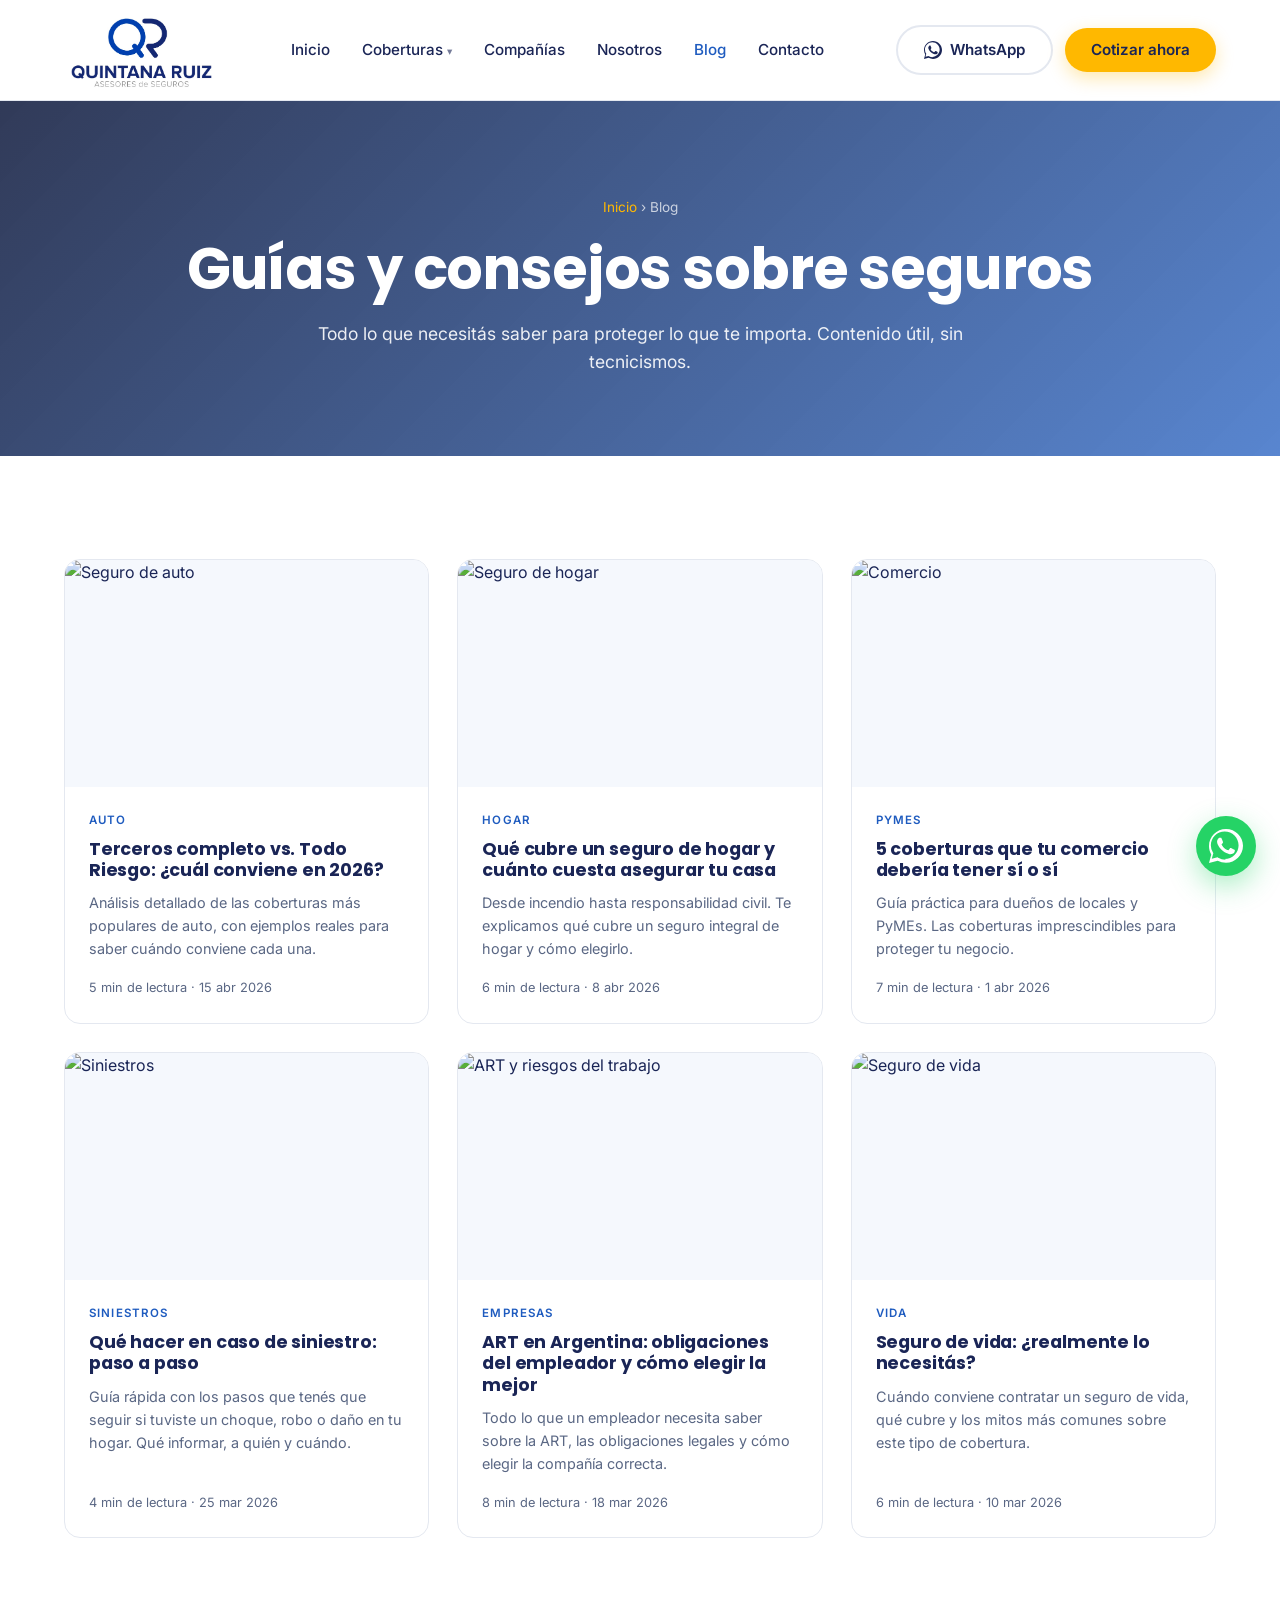
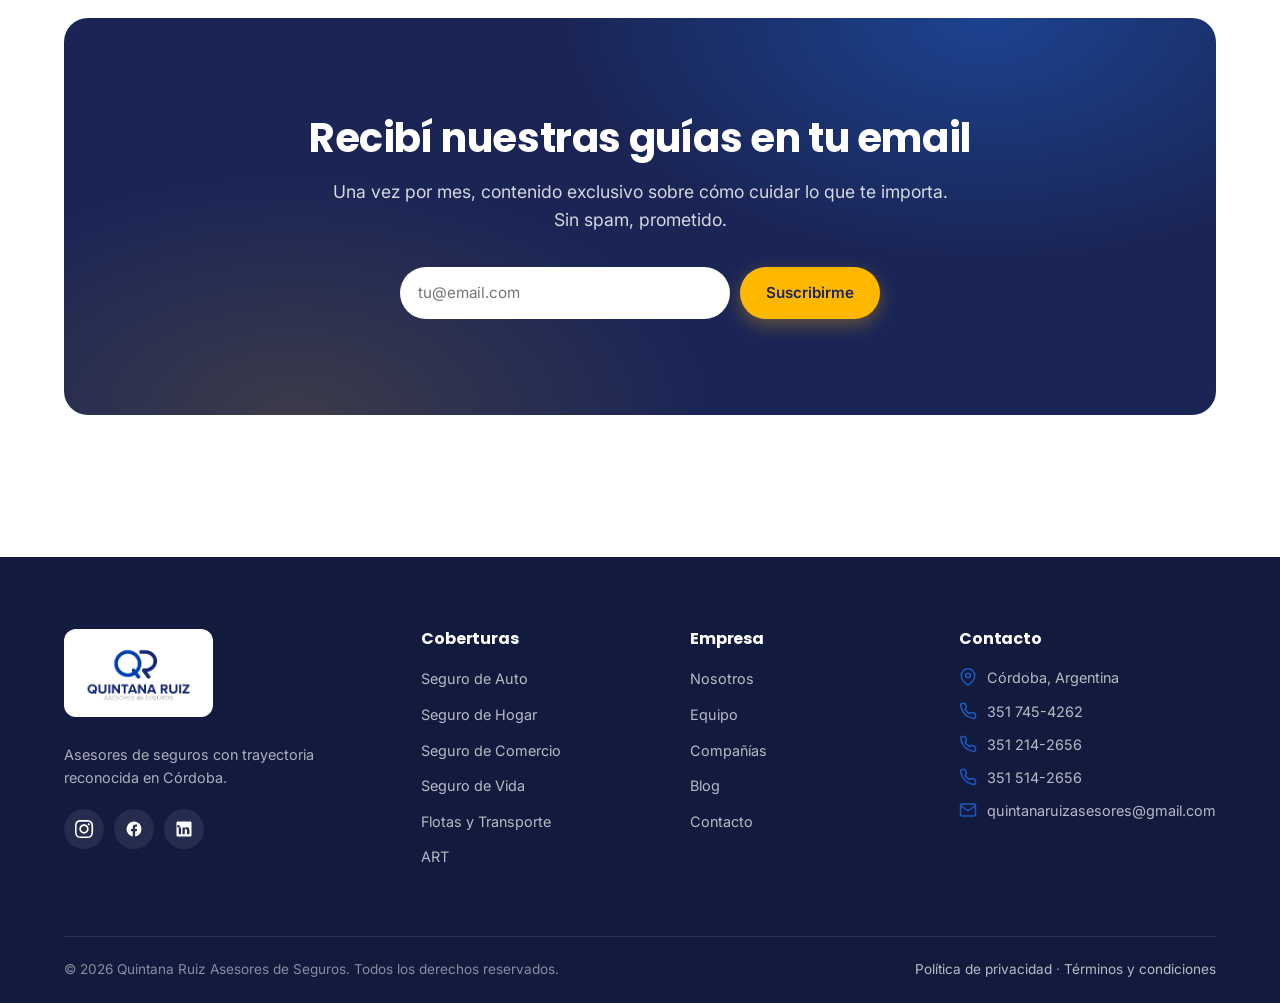
==== commit 808e438b: "Footer: WhatsApp <li> removida en todas las páginas (no solo index). Ahora todas idénticas: Córdoba " ====
--- a/blog.html
+++ b/blog.html
@@ -176,7 +176,6 @@
             <li><svg xmlns="http://www.w3.org/2000/svg" viewBox="0 0 24 24" width="24" height="24" fill="none" stroke="currentColor" stroke-width="2"><path d="M22 16.9v3a2 2 0 01-2.2 2 20 20 0 01-8.6-3 19 19 0 01-6-6 20 20 0 01-3-8.7A2 2 0 014.1 2h3a2 2 0 012 1.7c.1.9.3 1.8.6 2.7a2 2 0 01-.5 2.1L8 9.6a16 16 0 006 6l1.1-1.1a2 2 0 012.1-.5c.9.3 1.8.5 2.7.6a2 2 0 011.7 2z" stroke-linejoin="round"/></svg> 351 745-4262</li>
             <li><svg xmlns="http://www.w3.org/2000/svg" viewBox="0 0 24 24" width="24" height="24" fill="none" stroke="currentColor" stroke-width="2"><path d="M22 16.9v3a2 2 0 01-2.2 2 20 20 0 01-8.6-3 19 19 0 01-6-6 20 20 0 01-3-8.7A2 2 0 014.1 2h3a2 2 0 012 1.7c.1.9.3 1.8.6 2.7a2 2 0 01-.5 2.1L8 9.6a16 16 0 006 6l1.1-1.1a2 2 0 012.1-.5c.9.3 1.8.5 2.7.6a2 2 0 011.7 2z" stroke-linejoin="round"/></svg> 351 214-2656</li>
             <li><svg xmlns="http://www.w3.org/2000/svg" viewBox="0 0 24 24" width="24" height="24" fill="none" stroke="currentColor" stroke-width="2"><path d="M22 16.9v3a2 2 0 01-2.2 2 20 20 0 01-8.6-3 19 19 0 01-6-6 20 20 0 01-3-8.7A2 2 0 014.1 2h3a2 2 0 012 1.7c.1.9.3 1.8.6 2.7a2 2 0 01-.5 2.1L8 9.6a16 16 0 006 6l1.1-1.1a2 2 0 012.1-.5c.9.3 1.8.5 2.7.6a2 2 0 011.7 2z" stroke-linejoin="round"/></svg> 351 514-2656</li>
-            <li><svg xmlns="http://www.w3.org/2000/svg" viewBox="0 0 32 32" width="32" height="32" fill="currentColor" aria-hidden="true"><path d="M16.003 0C7.171 0 0 7.17 0 16.003c0 2.82.738 5.578 2.146 8.017L0 32l8.182-2.147a15.93 15.93 0 0 0 7.821 1.995C24.83 31.848 32 24.68 32 15.85 32 7.17 24.83 0 16.003 0zm0 29.013a13.01 13.01 0 0 1-7.386-2.027l-.529-.313-5.485 1.438 1.464-5.349-.345-.551a13.02 13.02 0 0 1-1.989-6.92c0-7.198 5.858-13.055 13.058-13.055 7.199 0 13.055 5.857 13.055 13.055s-5.856 13.055-13.055 13.055zm7.492-9.787c-.412-.206-2.437-1.202-2.814-1.339-.378-.138-.653-.206-.928.207-.275.412-1.066 1.339-1.307 1.614-.241.275-.481.309-.894.103-.412-.206-1.74-.641-3.315-2.045-1.225-1.093-2.052-2.443-2.293-2.856-.241-.412-.026-.635.18-.841.185-.184.412-.48.618-.72.206-.241.275-.412.412-.688.137-.275.069-.515-.034-.72-.103-.207-.928-2.238-1.272-3.064-.335-.806-.675-.697-.928-.71l-.79-.014c-.275 0-.721.103-1.099.515-.378.412-1.443 1.41-1.443 3.439 0 2.029 1.478 3.99 1.684 4.265.206.275 2.907 4.438 7.042 6.224.984.425 1.751.679 2.349.868.987.314 1.885.269 2.594.163.792-.118 2.437-.996 2.78-1.958.343-.962.343-1.786.241-1.958-.103-.172-.378-.275-.79-.481z"/></svg> 351 745-4262</li>
             <li><svg xmlns="http://www.w3.org/2000/svg" viewBox="0 0 24 24" width="24" height="24" fill="none" stroke="currentColor" stroke-width="2"><rect x="2" y="4" width="20" height="16" rx="2"/><path d="M2 6l10 7 10-7" stroke-linejoin="round"/></svg> quintanaruizasesores@gmail.com</li>
           </ul>
         </div>
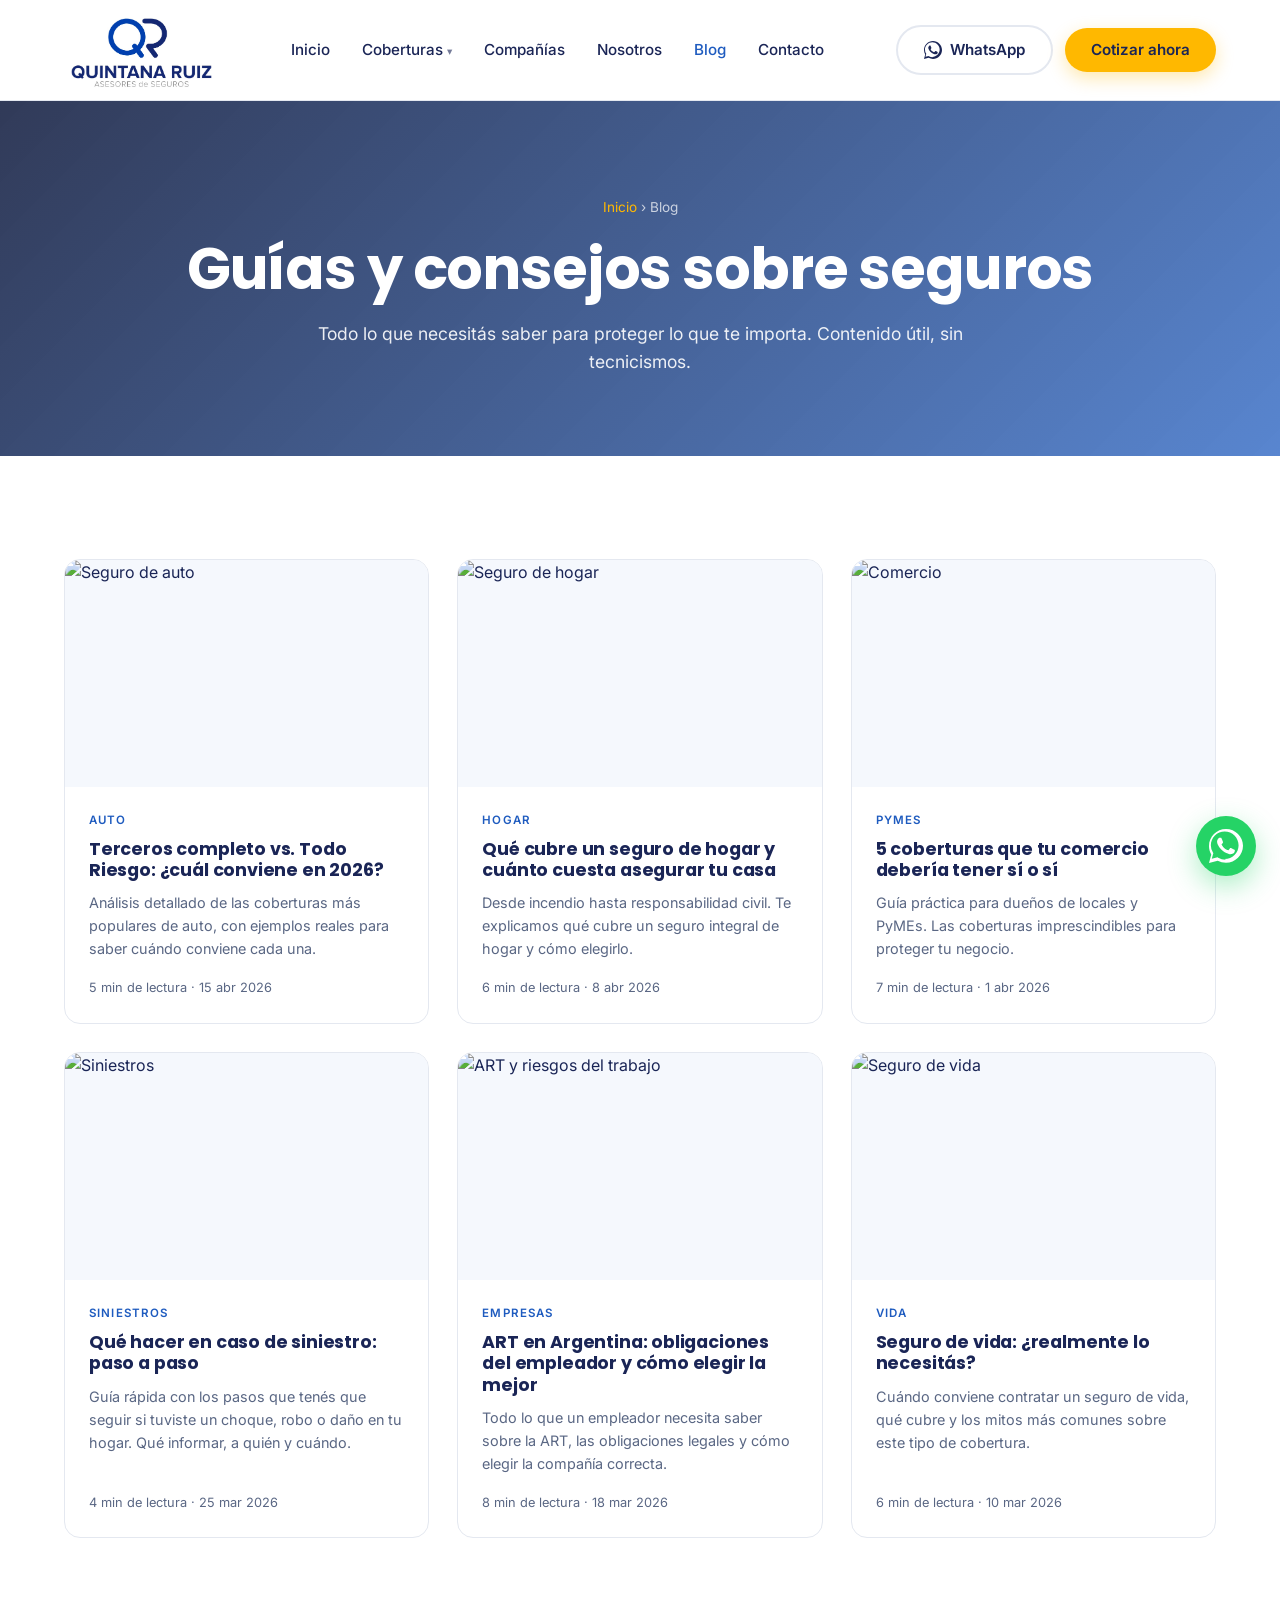
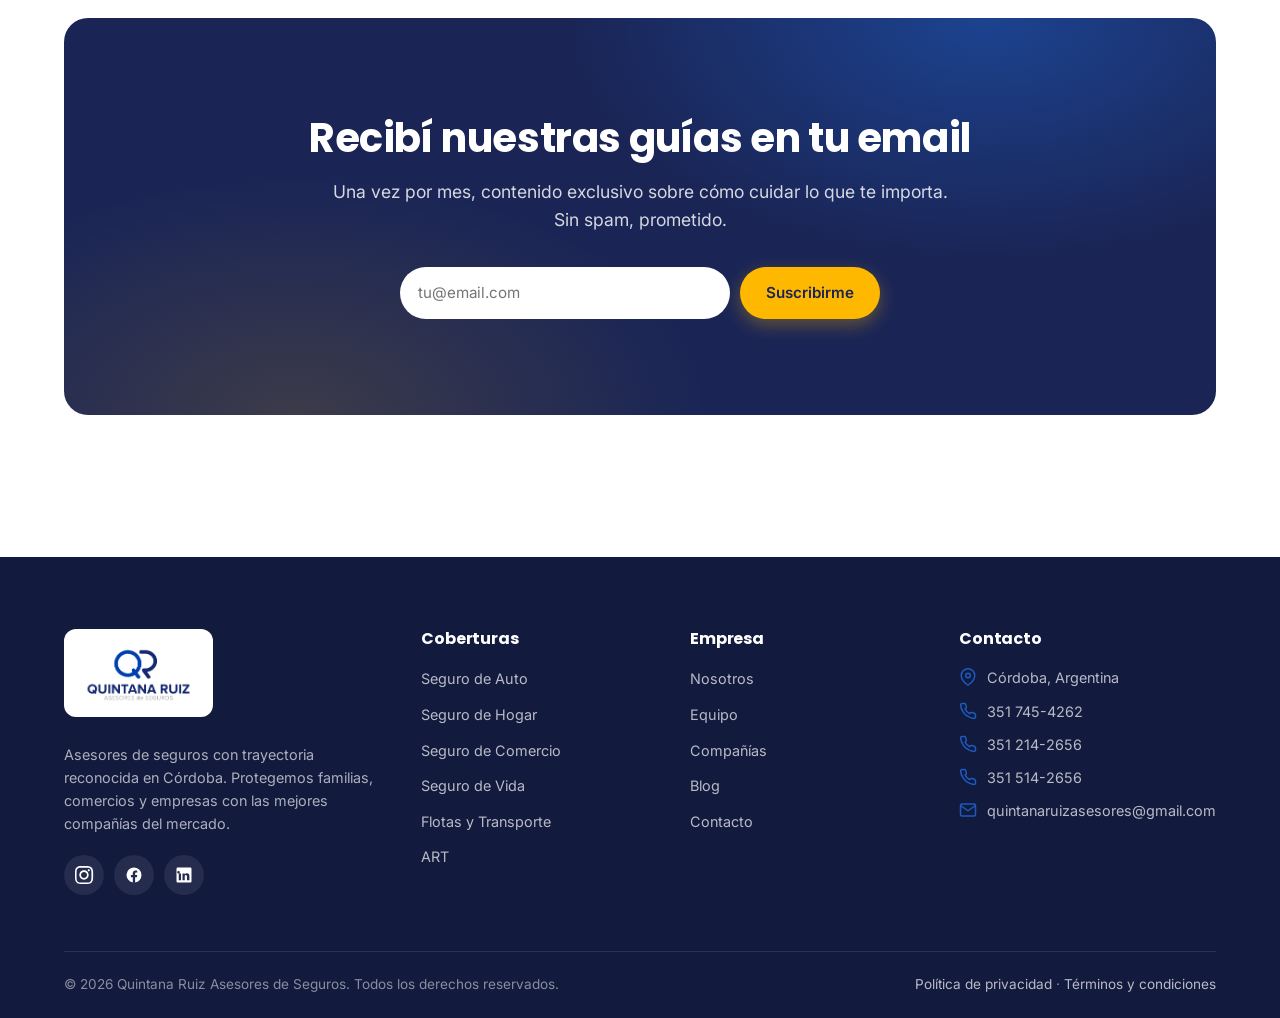
==== commit 704ecffd: "Footer: unifico párrafo del logo en blog/contacto/articulo (estaba corto)" ====
--- a/blog.html
+++ b/blog.html
@@ -141,7 +141,7 @@
       <div class="footer-grid">
         <div class="footer-brand">
           <img src="assets/img/logo.png" alt="Quintana Ruiz Asesores de Seguros" />
-          <p>Asesores de seguros con trayectoria reconocida en Córdoba.</p>
+          <p>Asesores de seguros con trayectoria reconocida en Córdoba. Protegemos familias, comercios y empresas con las mejores compañías del mercado.</p>
           <div class="footer-social">
             <a href="#" aria-label="Instagram"><svg xmlns="http://www.w3.org/2000/svg" viewBox="0 0 24 24" width="24" height="24" fill="currentColor"><path d="M12 2.2c3.2 0 3.6 0 4.9.1 1.2.1 1.8.2 2.2.4.5.2 1 .5 1.4.9.4.4.7.9.9 1.4.2.4.3 1 .4 2.2.1 1.3.1 1.7.1 4.9s0 3.6-.1 4.9c-.1 1.2-.2 1.8-.4 2.2-.2.5-.5 1-.9 1.4-.4.4-.9.7-1.4.9-.4.2-1 .3-2.2.4-1.3.1-1.7.1-4.9.1s-3.6 0-4.9-.1c-1.2-.1-1.8-.2-2.2-.4-.5-.2-1-.5-1.4-.9-.4-.4-.7-.9-.9-1.4-.2-.4-.3-1-.4-2.2-.1-1.3-.1-1.7-.1-4.9s0-3.6.1-4.9c.1-1.2.2-1.8.4-2.2.2-.5.5-1 .9-1.4.4-.4.9-.7 1.4-.9.4-.2 1-.3 2.2-.4 1.3-.1 1.7-.1 4.9-.1M12 0C8.7 0 8.3 0 7.1.1 5.8.1 4.9.3 4.1.6c-.8.3-1.5.7-2.2 1.4C1.3 2.7.9 3.4.6 4.2.3 5 .1 5.9.1 7.1 0 8.3 0 8.7 0 12s0 3.7.1 4.9c.1 1.3.3 2.1.6 2.9.3.8.7 1.5 1.4 2.2.7.7 1.4 1.1 2.2 1.4.8.3 1.7.5 2.9.6 1.3.1 1.7.1 4.9.1s3.7 0 4.9-.1c1.3-.1 2.1-.3 2.9-.6.8-.3 1.5-.7 2.2-1.4.7-.7 1.1-1.4 1.4-2.2.3-.8.5-1.7.6-2.9.1-1.3.1-1.7.1-4.9s0-3.7-.1-4.9c-.1-1.3-.3-2.1-.6-2.9-.3-.8-.7-1.5-1.4-2.2-.7-.7-1.4-1.1-2.2-1.4-.8-.3-1.7-.5-2.9-.6C15.7 0 15.3 0 12 0zm0 5.8c-3.4 0-6.2 2.8-6.2 6.2s2.8 6.2 6.2 6.2 6.2-2.8 6.2-6.2-2.8-6.2-6.2-6.2zm0 10.2c-2.2 0-4-1.8-4-4s1.8-4 4-4 4 1.8 4 4-1.8 4-4 4zm7.8-10.4c0 .8-.6 1.4-1.4 1.4-.8 0-1.4-.6-1.4-1.4 0-.8.6-1.4 1.4-1.4.8 0 1.4.6 1.4 1.4z"/></svg></a>
             <a href="#" aria-label="Facebook"><svg xmlns="http://www.w3.org/2000/svg" viewBox="0 0 24 24" width="24" height="24" fill="currentColor"><path d="M22 12a10 10 0 10-11.6 9.9v-7H7.9V12h2.5V9.8c0-2.5 1.5-3.8 3.7-3.8 1.1 0 2.2.2 2.2.2v2.4h-1.2c-1.2 0-1.6.8-1.6 1.5V12h2.8l-.5 2.9h-2.3v7A10 10 0 0022 12z"/></svg></a>
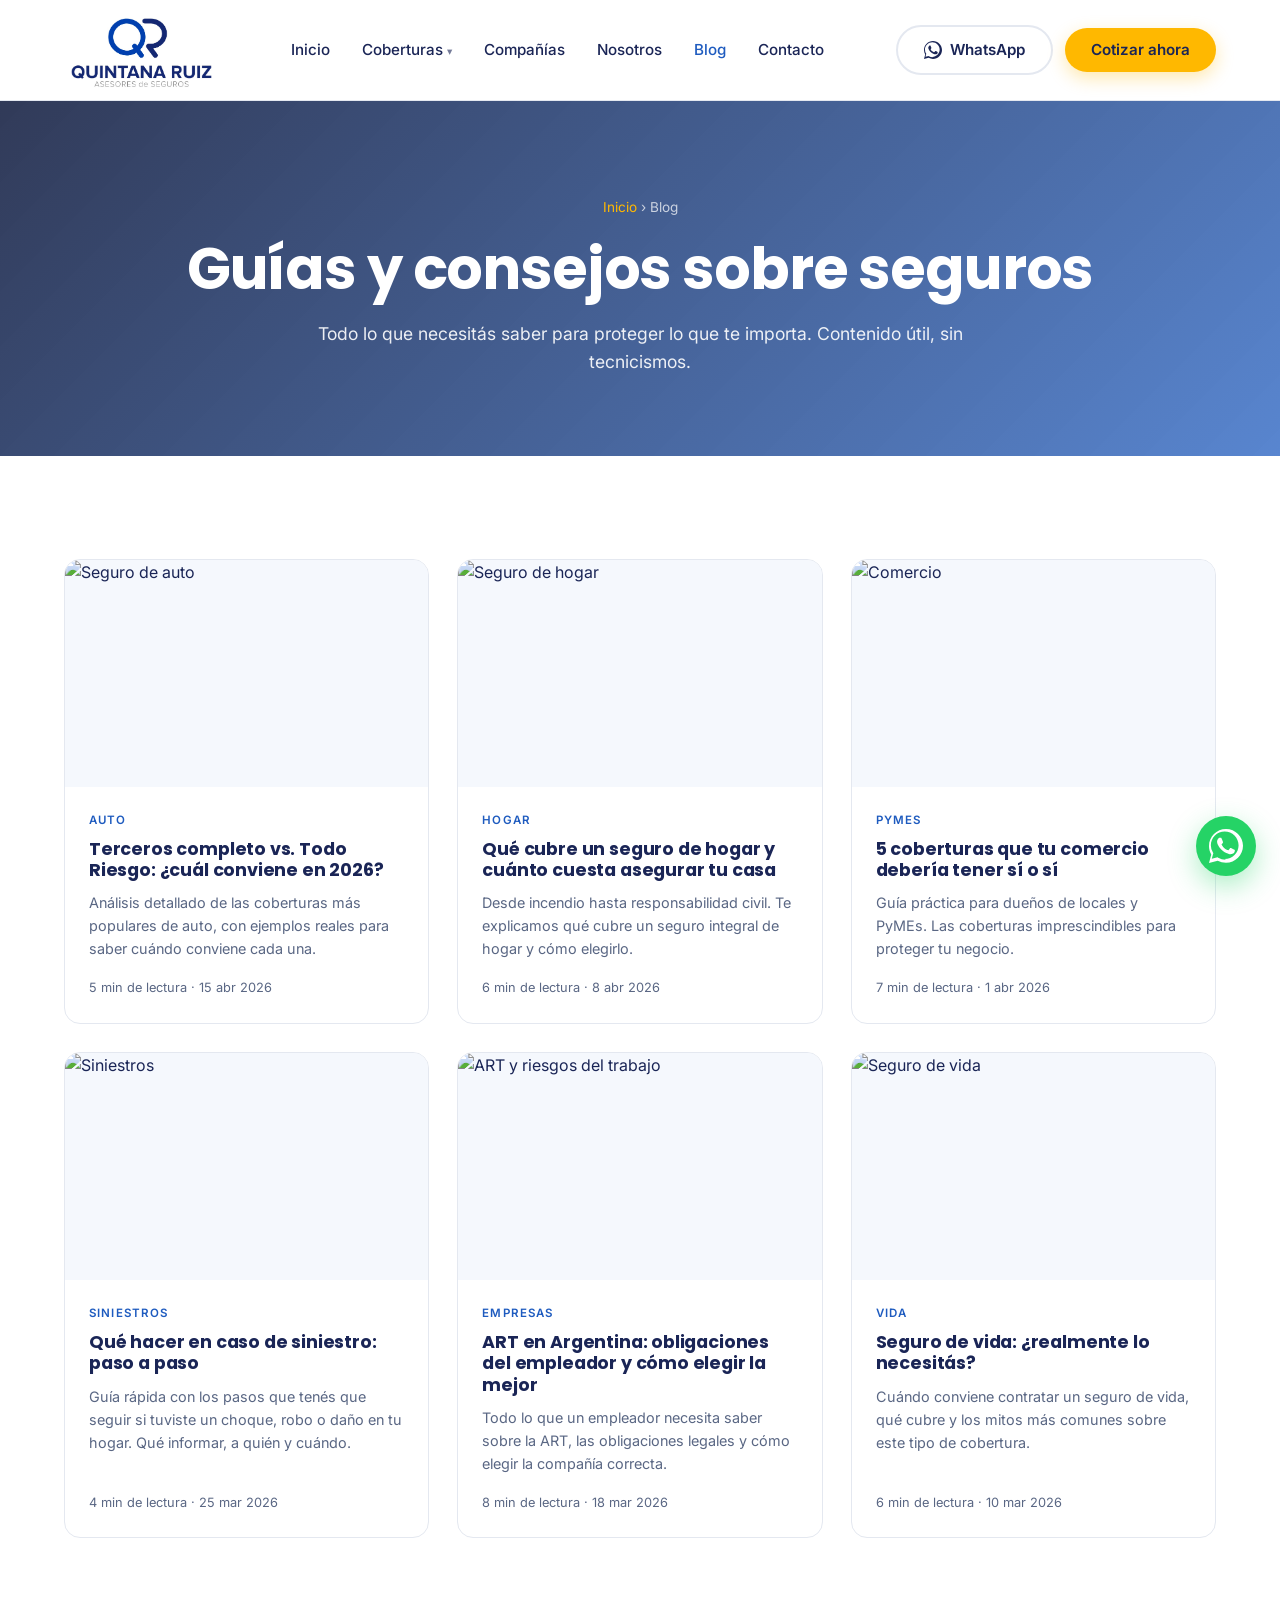
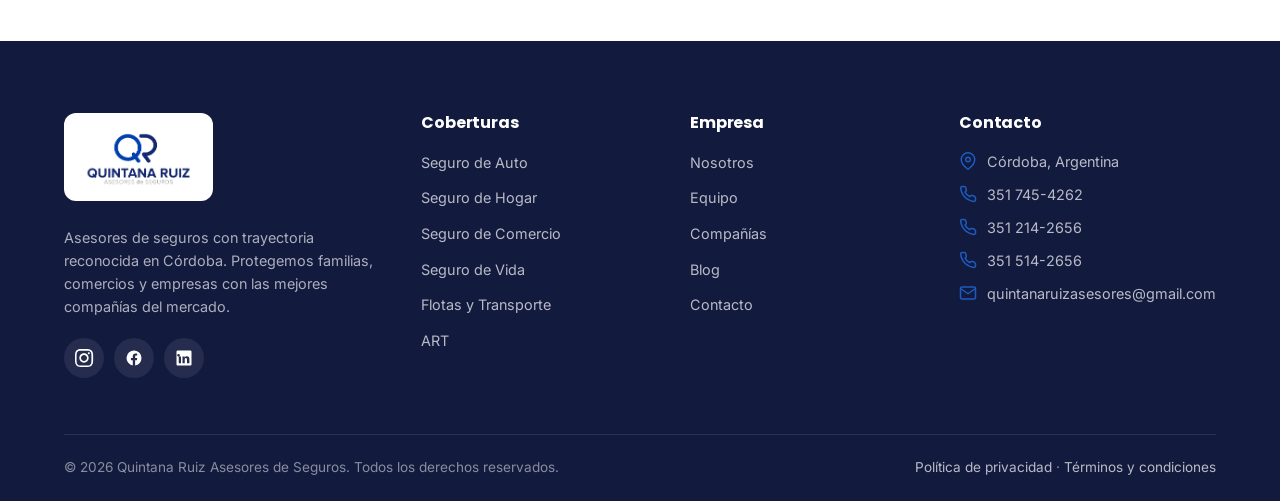
==== commit b4a5d474: "Promo CTA + remove newsletter Index — CTA promo de bienvenida: - Reemplaza el "¿Listo para proteger " ====
--- a/blog.html
+++ b/blog.html
@@ -123,16 +123,6 @@
         </article>
 
       </div>
-
-      <!-- Newsletter CTA -->
-      <div class="cta-section reveal" style="margin-top: 80px;">
-        <h2>Recibí nuestras guías en tu email</h2>
-        <p>Una vez por mes, contenido exclusivo sobre cómo cuidar lo que te importa. Sin spam, prometido.</p>
-        <form data-form="newsletter" style="max-width: 480px; margin: 0 auto; display: flex; gap: 10px;">
-          <input type="email" required placeholder="tu@email.com" style="flex:1; padding: 14px 18px; border-radius: var(--radius-full); border: 0; font-size: 0.95rem;" />
-          <button type="submit" class="btn btn-primary">Suscribirme</button>
-        </form>
-      </div>
     </div>
   </section>
 
--- a/assets/css/style.css
+++ b/assets/css/style.css
@@ -605,6 +605,58 @@
 .cta-section h2 { color: #fff; margin-bottom: 16px; }
 .cta-section p { color: rgba(255,255,255,0.82); font-size: 1.1rem; margin-bottom: 32px; max-width: 640px; margin-left: auto; margin-right: auto; }
 .cta-section .hero-cta { justify-content: center; margin-bottom: 0; }
+
+/* CTA Promo (10% descuento — Home) */
+.cta-section.cta-promo {
+  background:
+    radial-gradient(70% 100% at 80% 0%, rgba(255, 184, 0, 0.30), transparent 60%),
+    radial-gradient(60% 100% at 20% 100%, rgba(30, 91, 191, 0.45), transparent 60%),
+    linear-gradient(135deg, #0F1A3D 0%, #1A2556 60%, #1E5BBF 100%);
+}
+.cta-section .promo-badge {
+  display: inline-block;
+  background: #FFB800;
+  color: #1A2556;
+  padding: 7px 18px;
+  border-radius: var(--radius-full);
+  font-size: 0.78rem;
+  font-weight: 700;
+  text-transform: uppercase;
+  letter-spacing: 0.10em;
+  margin-bottom: 20px;
+  box-shadow: 0 6px 20px rgba(255, 184, 0, 0.35);
+}
+.cta-section .discount-num {
+  color: #FFB800;
+  font-size: 1.15em;
+  font-weight: 800;
+}
+.cta-section .promo-fineprint {
+  font-size: 0.78rem;
+  color: rgba(255, 255, 255, 0.55);
+  margin: 24px auto 0;
+  max-width: 560px;
+}
+
+/* Outline button on dark backgrounds */
+.btn-outline-light {
+  background: transparent;
+  color: #fff;
+  border: 2px solid rgba(255, 255, 255, 0.35);
+  padding: 14px 26px;
+  border-radius: var(--radius-full);
+  font-weight: 600;
+  font-size: 0.95rem;
+  display: inline-flex;
+  align-items: center;
+  justify-content: center;
+  gap: 8px;
+  transition: all 0.2s ease;
+  white-space: nowrap;
+  line-height: 1;
+}
+.btn-outline-light.btn-lg { padding: 18px 32px; font-size: 1rem; }
+.btn-outline-light:hover { border-color: #fff; background: rgba(255, 255, 255, 0.10); transform: translateY(-2px); }
 
 /* ---------- Forms ---------- */
 .form-wrap {
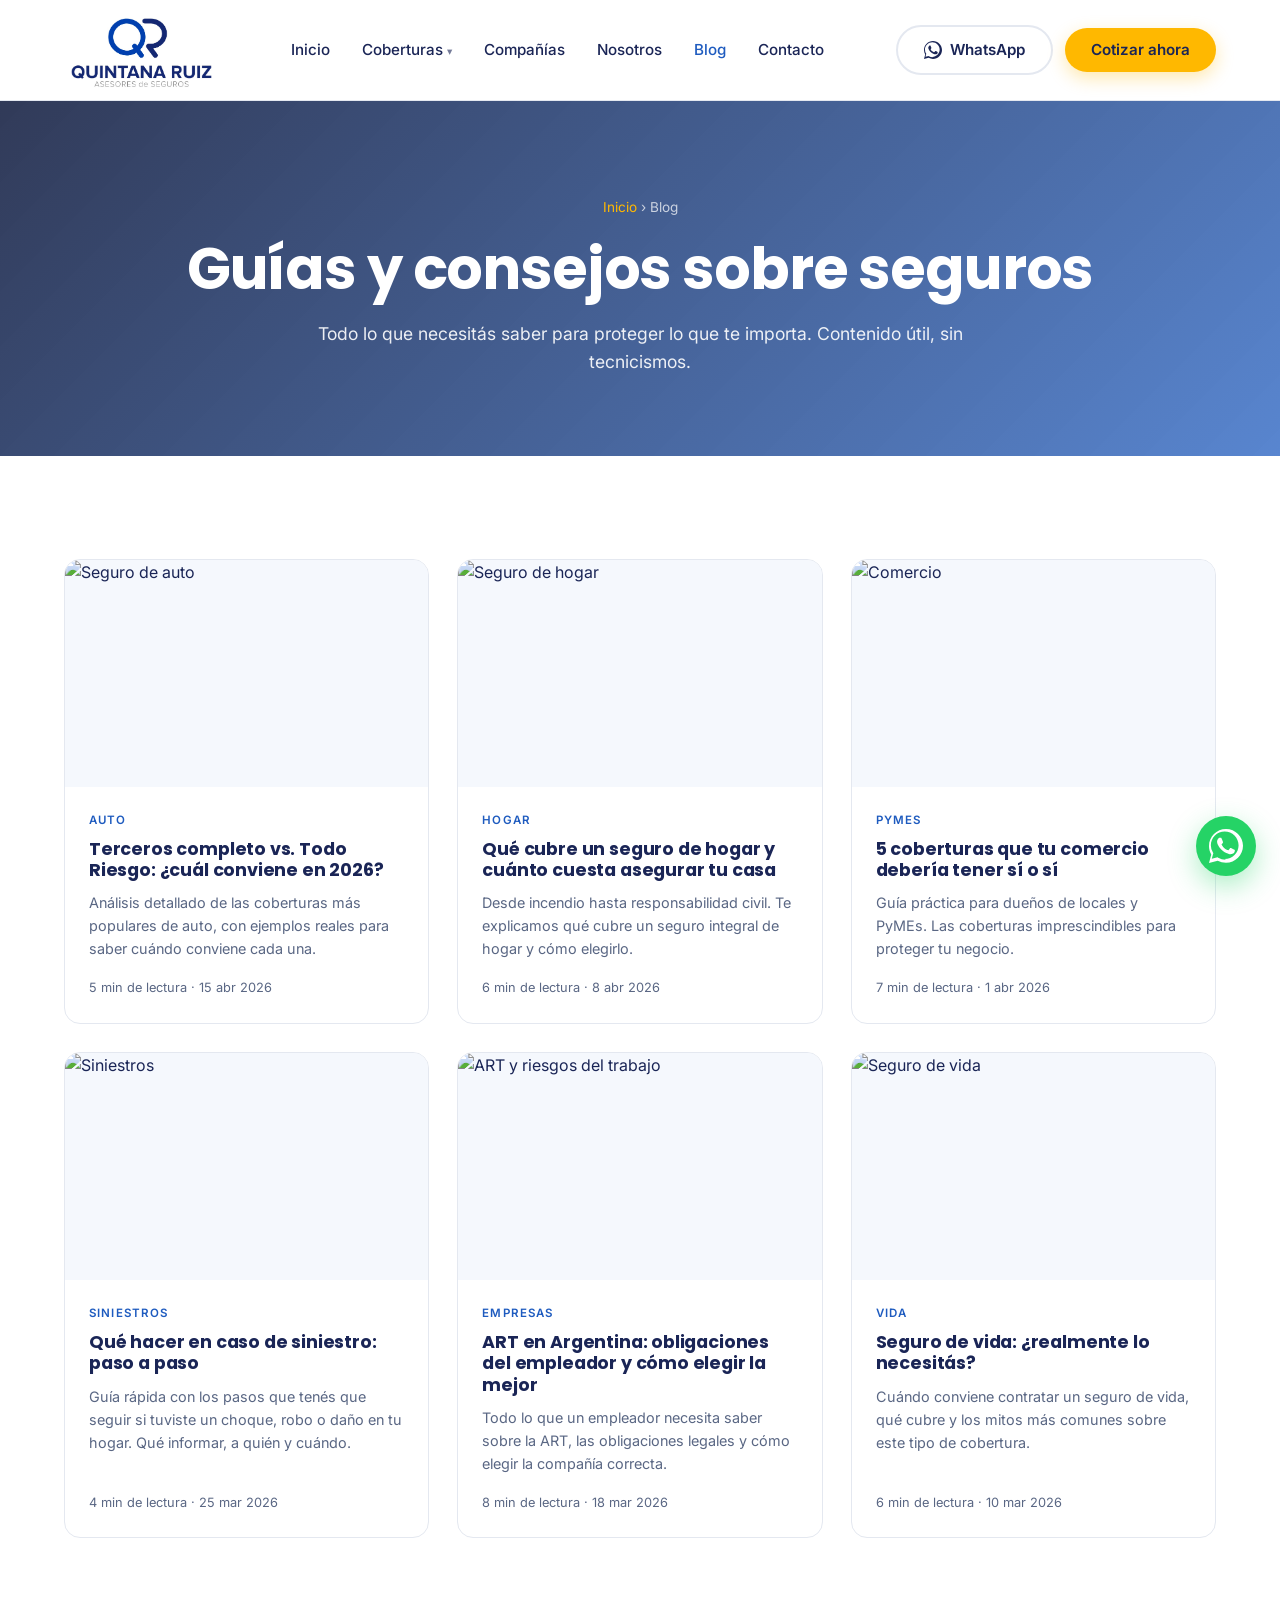
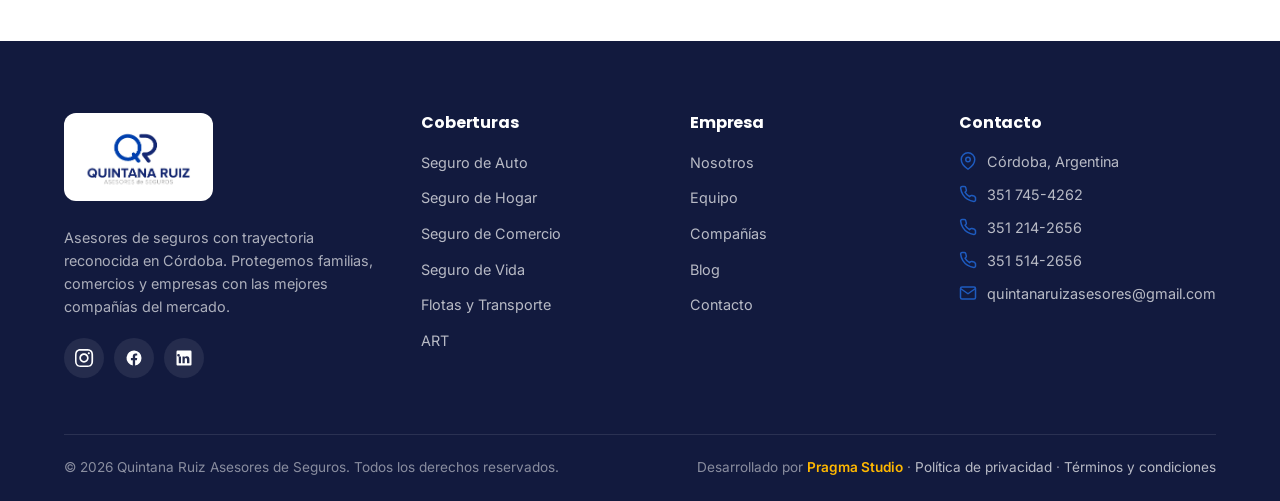
==== commit 89746dc6: "Footer: credit Pragma Studio (link dorado a pragmastudio.com.ar)" ====
--- a/blog.html
+++ b/blog.html
@@ -172,7 +172,7 @@
       </div>
       <div class="footer-bottom">
         <div>© <span data-year></span> Quintana Ruiz Asesores de Seguros. Todos los derechos reservados.</div>
-        <div><a href="#">Política de privacidad</a> · <a href="#">Términos y condiciones</a></div>
+        <div>Desarrollado por <a href="https://pragmastudio.com.ar/" target="_blank" rel="noopener" class="credit-link">Pragma Studio</a> · <a href="#">Política de privacidad</a> · <a href="#">Términos y condiciones</a></div>
       </div>
     </div>
   </footer>
--- a/assets/css/style.css
+++ b/assets/css/style.css
@@ -554,6 +554,59 @@
   margin-top: 14px; padding-top: 14px; border-top: 1px solid var(--color-border);
   font-size: 0.78rem; color: var(--color-text-light);
   display: flex; align-items: center; gap: 6px;
+}
+
+/* Leave-a-review CTA card */
+.leave-review {
+  margin-top: 56px;
+  background: #fff;
+  border: 1px solid var(--color-border);
+  border-radius: var(--radius-xl);
+  padding: 28px 32px;
+  display: flex;
+  align-items: center;
+  justify-content: space-between;
+  gap: 32px;
+  flex-wrap: wrap;
+  box-shadow: var(--shadow-sm);
+}
+.leave-review-content {
+  display: flex;
+  align-items: center;
+  gap: 20px;
+  flex: 1;
+  min-width: 280px;
+}
+.leave-review-icon {
+  width: 56px; height: 56px;
+  border-radius: 50%;
+  background: linear-gradient(135deg, #FFB800, #FF9500);
+  color: #fff;
+  display: flex;
+  align-items: center;
+  justify-content: center;
+  flex-shrink: 0;
+  box-shadow: 0 8px 20px rgba(255, 184, 0, 0.30);
+}
+.leave-review-content h3 {
+  font-size: 1.15rem;
+  margin-bottom: 4px;
+  color: var(--color-navy);
+}
+.leave-review-content p {
+  font-size: 0.92rem;
+  margin: 0;
+  color: var(--color-text-muted);
+}
+.leave-review-actions {
+  display: flex;
+  gap: 10px;
+  flex-wrap: wrap;
+}
+@media (max-width: 640px) {
+  .leave-review { padding: 24px 20px; gap: 20px; flex-direction: column; align-items: stretch; }
+  .leave-review-actions { flex-direction: column; }
+  .leave-review-actions .btn { width: 100%; }
 }
 
 /* ---------- Blog ---------- */
@@ -766,7 +819,13 @@
   display: flex; justify-content: space-between; gap: 16px; flex-wrap: wrap;
   font-size: 0.85rem; color: rgba(255,255,255,0.5);
 }
-.footer-bottom a { color: rgba(255,255,255,0.7); }
+.footer-bottom a { color: rgba(255,255,255,0.7); transition: color 0.2s; }
+.footer-bottom a:hover { color: #fff; }
+.footer-bottom .credit-link {
+  color: #FFB800;
+  font-weight: 600;
+}
+.footer-bottom .credit-link:hover { color: #FFD24D; text-decoration: underline; }
 
 /* ---------- Page Headers (interior pages) ---------- */
 .page-header {
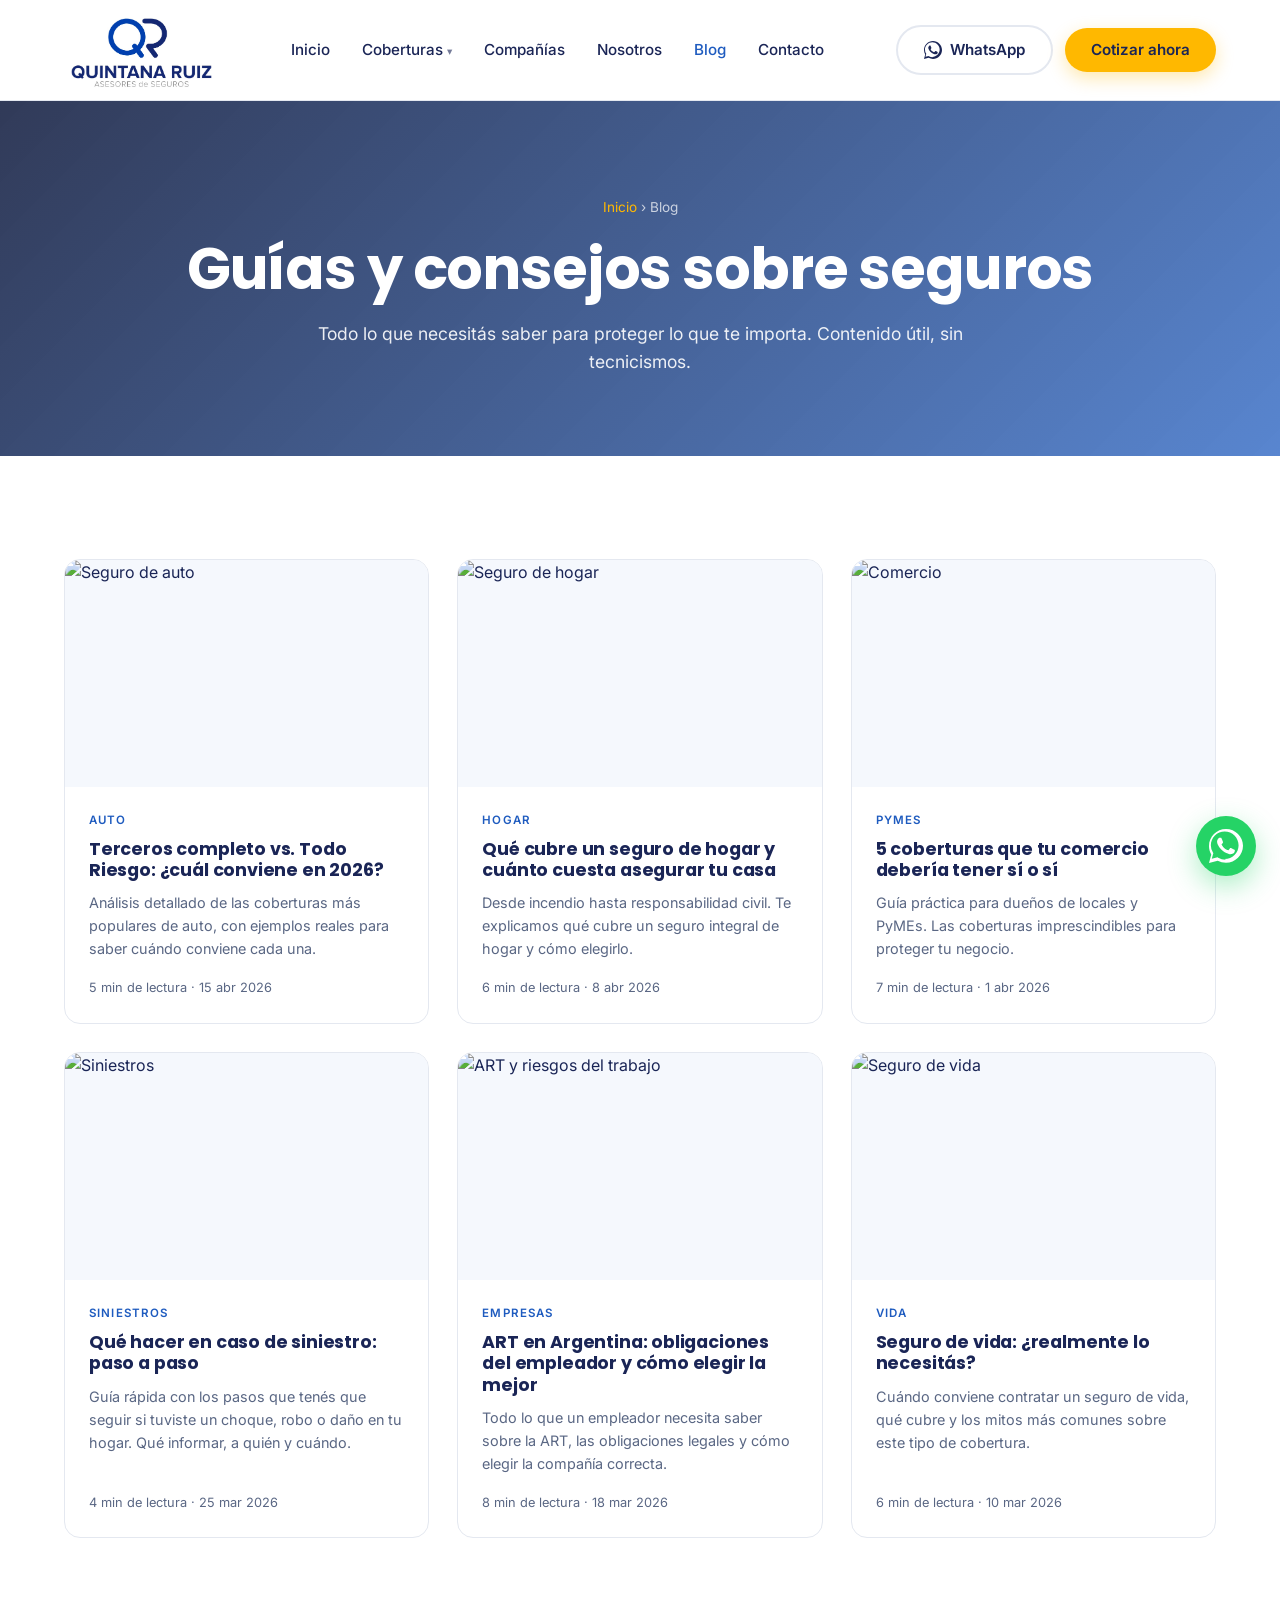
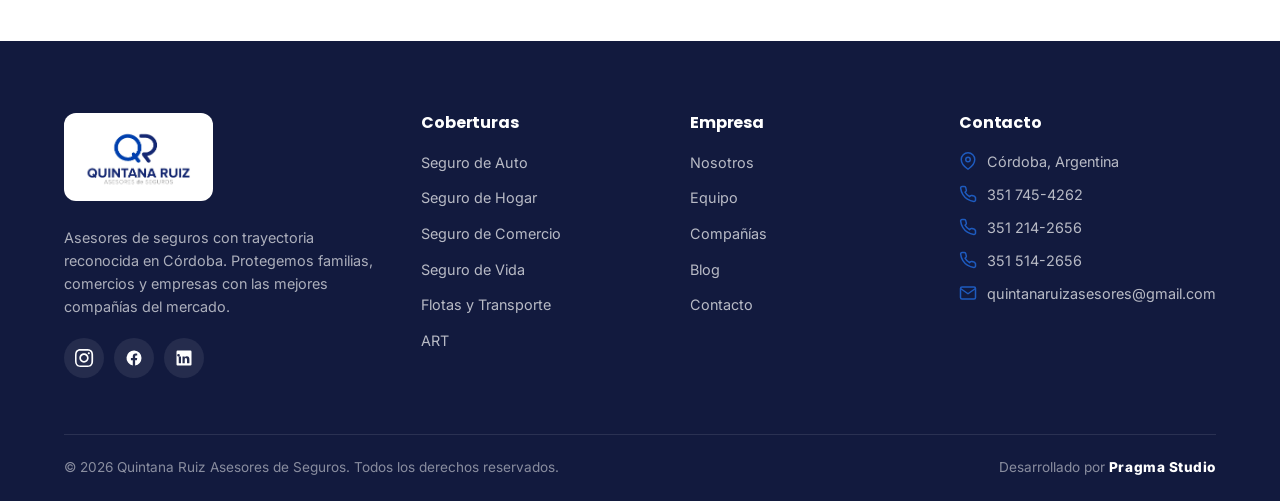
==== commit d375a4e1: "Footer: removidos Política/Términos. Pragma Studio en blanco bold" ====
--- a/blog.html
+++ b/blog.html
@@ -172,7 +172,7 @@
       </div>
       <div class="footer-bottom">
         <div>© <span data-year></span> Quintana Ruiz Asesores de Seguros. Todos los derechos reservados.</div>
-        <div>Desarrollado por <a href="https://pragmastudio.com.ar/" target="_blank" rel="noopener" class="credit-link">Pragma Studio</a> · <a href="#">Política de privacidad</a> · <a href="#">Términos y condiciones</a></div>
+        <div>Desarrollado por <a href="https://pragmastudio.com.ar/" target="_blank" rel="noopener" class="credit-link">Pragma Studio</a></div>
       </div>
     </div>
   </footer>
--- a/assets/css/style.css
+++ b/assets/css/style.css
@@ -822,10 +822,11 @@
 .footer-bottom a { color: rgba(255,255,255,0.7); transition: color 0.2s; }
 .footer-bottom a:hover { color: #fff; }
 .footer-bottom .credit-link {
-  color: #FFB800;
-  font-weight: 600;
-}
-.footer-bottom .credit-link:hover { color: #FFD24D; text-decoration: underline; }
+  color: #ffffff;
+  font-weight: 800;
+  letter-spacing: 0.04em;
+}
+.footer-bottom .credit-link:hover { color: #ffffff; text-decoration: underline; }
 
 /* ---------- Page Headers (interior pages) ---------- */
 .page-header {
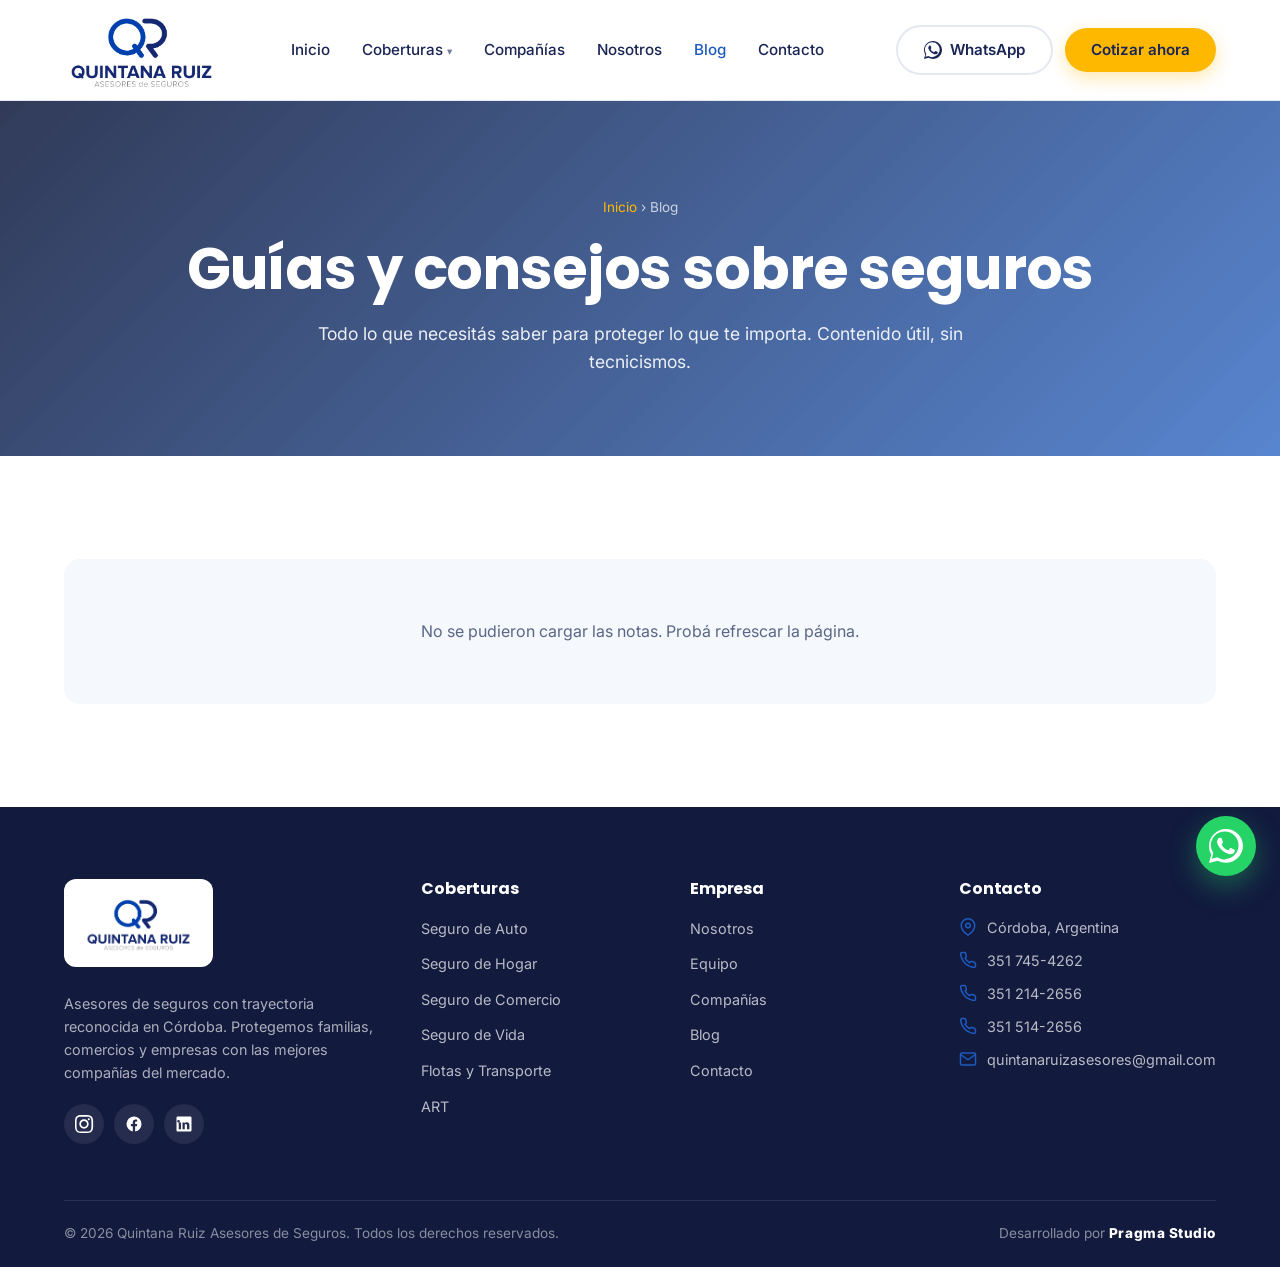
==== commit 089bf270: "Update domain: quintanaruiz.com.ar → seguroscordoba.com.ar (URLs canónicas, sitemap, schema.org). Ma" ====
--- a/blog.html
+++ b/blog.html
@@ -5,7 +5,7 @@
   <meta name="viewport" content="width=device-width, initial-scale=1.0" />
   <title>Blog | Guías y consejos sobre seguros | Quintana Ruiz</title>
   <meta name="description" content="Guías, consejos y novedades del mundo de los seguros. Aprendé a elegir las mejores coberturas para tu auto, hogar, comercio y familia." />
-  <link rel="canonical" href="https://quintanaruiz.com.ar/blog.html" />
+  <link rel="canonical" href="https://seguroscordoba.com.ar/blog.html" />
   <link rel="icon" type="image/png" sizes="32x32" href="assets/img/favicon-32.png" />
   <link rel="icon" type="image/png" sizes="64x64" href="assets/img/favicon-64.png" />
   <link rel="apple-touch-icon" sizes="180x180" href="assets/img/favicon-180.png" />
@@ -60,68 +60,8 @@
 
   <section>
     <div class="container">
-      <div class="blog-grid reveal">
-
-        <article class="blog-card">
-          <img class="blog-card-img" src="https://images.unsplash.com/photo-1449965408869-eaa3f722e40d?w=600&auto=format&fit=crop" alt="Seguro de auto" loading="lazy" />
-          <div class="blog-card-body">
-            <span class="category">Auto</span>
-            <h3><a href="blog/terceros-completo-vs-todo-riesgo.html">Terceros completo vs. Todo Riesgo: ¿cuál conviene en 2026?</a></h3>
-            <p>Análisis detallado de las coberturas más populares de auto, con ejemplos reales para saber cuándo conviene cada una.</p>
-            <div class="meta">5 min de lectura · 15 abr 2026</div>
-          </div>
-        </article>
-
-        <article class="blog-card">
-          <img class="blog-card-img" src="https://images.unsplash.com/photo-1560518883-ce09059eeffa?w=600&auto=format&fit=crop" alt="Seguro de hogar" loading="lazy" />
-          <div class="blog-card-body">
-            <span class="category">Hogar</span>
-            <h3><a href="#">Qué cubre un seguro de hogar y cuánto cuesta asegurar tu casa</a></h3>
-            <p>Desde incendio hasta responsabilidad civil. Te explicamos qué cubre un seguro integral de hogar y cómo elegirlo.</p>
-            <div class="meta">6 min de lectura · 8 abr 2026</div>
-          </div>
-        </article>
-
-        <article class="blog-card">
-          <img class="blog-card-img" src="https://images.unsplash.com/photo-1556740738-b6a63e27c4df?w=600&auto=format&fit=crop" alt="Comercio" loading="lazy" />
-          <div class="blog-card-body">
-            <span class="category">PyMEs</span>
-            <h3><a href="#">5 coberturas que tu comercio debería tener sí o sí</a></h3>
-            <p>Guía práctica para dueños de locales y PyMEs. Las coberturas imprescindibles para proteger tu negocio.</p>
-            <div class="meta">7 min de lectura · 1 abr 2026</div>
-          </div>
-        </article>
-
-        <article class="blog-card">
-          <img class="blog-card-img" src="https://images.unsplash.com/photo-1554224155-6726b3ff858f?w=600&auto=format&fit=crop" alt="Siniestros" loading="lazy" />
-          <div class="blog-card-body">
-            <span class="category">Siniestros</span>
-            <h3><a href="#">Qué hacer en caso de siniestro: paso a paso</a></h3>
-            <p>Guía rápida con los pasos que tenés que seguir si tuviste un choque, robo o daño en tu hogar. Qué informar, a quién y cuándo.</p>
-            <div class="meta">4 min de lectura · 25 mar 2026</div>
-          </div>
-        </article>
-
-        <article class="blog-card">
-          <img class="blog-card-img" src="https://images.unsplash.com/photo-1556742049-0cfed4f6a45d?w=600&auto=format&fit=crop" alt="ART y riesgos del trabajo" loading="lazy" />
-          <div class="blog-card-body">
-            <span class="category">Empresas</span>
-            <h3><a href="#">ART en Argentina: obligaciones del empleador y cómo elegir la mejor</a></h3>
-            <p>Todo lo que un empleador necesita saber sobre la ART, las obligaciones legales y cómo elegir la compañía correcta.</p>
-            <div class="meta">8 min de lectura · 18 mar 2026</div>
-          </div>
-        </article>
-
-        <article class="blog-card">
-          <img class="blog-card-img" src="https://images.unsplash.com/photo-1511895426328-dc8714191300?w=600&auto=format&fit=crop" alt="Seguro de vida" loading="lazy" />
-          <div class="blog-card-body">
-            <span class="category">Vida</span>
-            <h3><a href="#">Seguro de vida: ¿realmente lo necesitás?</a></h3>
-            <p>Cuándo conviene contratar un seguro de vida, qué cubre y los mitos más comunes sobre este tipo de cobertura.</p>
-            <div class="meta">6 min de lectura · 10 mar 2026</div>
-          </div>
-        </article>
-
+      <div class="blog-grid reveal" id="blog-grid">
+        <div class="empty-state" style="grid-column: 1/-1; text-align: center; padding: 60px 20px; color: var(--color-text-muted); background: var(--color-bg-soft); border-radius: var(--radius-lg);">Cargando notas…</div>
       </div>
     </div>
   </section>
@@ -181,6 +121,8 @@
     <svg xmlns="http://www.w3.org/2000/svg" viewBox="0 0 32 32" width="32" height="32" fill="currentColor" aria-hidden="true"><path d="M16.003 0C7.171 0 0 7.17 0 16.003c0 2.82.738 5.578 2.146 8.017L0 32l8.182-2.147a15.93 15.93 0 0 0 7.821 1.995C24.83 31.848 32 24.68 32 15.85 32 7.17 24.83 0 16.003 0zm0 29.013a13.01 13.01 0 0 1-7.386-2.027l-.529-.313-5.485 1.438 1.464-5.349-.345-.551a13.02 13.02 0 0 1-1.989-6.92c0-7.198 5.858-13.055 13.058-13.055 7.199 0 13.055 5.857 13.055 13.055s-5.856 13.055-13.055 13.055zm7.492-9.787c-.412-.206-2.437-1.202-2.814-1.339-.378-.138-.653-.206-.928.207-.275.412-1.066 1.339-1.307 1.614-.241.275-.481.309-.894.103-.412-.206-1.74-.641-3.315-2.045-1.225-1.093-2.052-2.443-2.293-2.856-.241-.412-.026-.635.18-.841.185-.184.412-.48.618-.72.206-.241.275-.412.412-.688.137-.275.069-.515-.034-.72-.103-.207-.928-2.238-1.272-3.064-.335-.806-.675-.697-.928-.71l-.79-.014c-.275 0-.721.103-1.099.515-.378.412-1.443 1.41-1.443 3.439 0 2.029 1.478 3.99 1.684 4.265.206.275 2.907 4.438 7.042 6.224.984.425 1.751.679 2.349.868.987.314 1.885.269 2.594.163.792-.118 2.437-.996 2.78-1.958.343-.962.343-1.786.241-1.958-.103-.172-.378-.275-.79-.481z"/></svg>
   </a>
 
+  <script src="assets/js/site-config.js" defer></script>
+  <script src="assets/js/blog-render.js" defer></script>
   <script src="assets/js/main.js" defer></script>
 </body>
 </html>
--- a/assets/css/style.css
+++ b/assets/css/style.css
@@ -612,8 +612,14 @@
 /* ---------- Blog ---------- */
 .blog-grid {
   display: grid;
-  grid-template-columns: repeat(auto-fit, minmax(300px, 1fr));
+  grid-template-columns: repeat(3, 1fr);
   gap: 28px;
+}
+@media (max-width: 960px) {
+  .blog-grid { grid-template-columns: repeat(2, 1fr); }
+}
+@media (max-width: 600px) {
+  .blog-grid { grid-template-columns: 1fr; }
 }
 .blog-card {
   background: #fff;
@@ -624,8 +630,11 @@
   transition: all 0.3s;
 }
 .blog-card:hover { transform: translateY(-6px); box-shadow: var(--shadow-lg); }
+.blog-card a:has(.blog-card-img) { display: block; }
 .blog-card-img {
-  aspect-ratio: 16/10;
+  width: 100%;
+  height: 220px;
+  display: block;
   object-fit: cover;
   background: var(--color-bg-soft);
 }
@@ -751,6 +760,149 @@
 .form-consent { font-size: 0.85rem; color: var(--color-text-muted); display: flex; gap: 10px; align-items: flex-start; margin: 10px 0 20px; }
 .form-submit { width: 100%; padding: 16px; font-size: 1rem; }
 
+/* ---------- Promo Modal ---------- */
+.promo-modal {
+  position: fixed;
+  inset: 0;
+  z-index: 1000;
+  display: flex;
+  align-items: center;
+  justify-content: center;
+  padding: 20px;
+  animation: promo-fade 0.3s ease;
+}
+.promo-modal[hidden] { display: none !important; }
+.promo-modal-overlay {
+  position: absolute;
+  inset: 0;
+  background: rgba(8, 14, 35, 0.78);
+  backdrop-filter: blur(6px);
+  -webkit-backdrop-filter: blur(6px);
+}
+.promo-modal-content {
+  position: relative;
+  z-index: 1;
+  max-width: 460px;
+  width: 100%;
+  background:
+    radial-gradient(70% 100% at 80% 0%, rgba(255, 184, 0, 0.22), transparent 60%),
+    linear-gradient(135deg, #0F1A3D 0%, #1A2556 60%, #1E5BBF 100%);
+  color: #fff;
+  border-radius: 24px;
+  padding: 48px 36px 32px;
+  text-align: center;
+  box-shadow: 0 30px 80px rgba(0, 0, 0, 0.45);
+  animation: promo-bounce 0.5s cubic-bezier(0.34, 1.56, 0.64, 1);
+  overflow: hidden;
+}
+.promo-modal-content::before {
+  content: '';
+  position: absolute;
+  top: -80px; right: -80px;
+  width: 240px; height: 240px;
+  border-radius: 50%;
+  background: radial-gradient(circle, rgba(255, 184, 0, 0.20) 0%, transparent 70%);
+  pointer-events: none;
+}
+.promo-modal-close {
+  position: absolute;
+  top: 14px; right: 14px;
+  width: 36px; height: 36px;
+  border-radius: 50%;
+  background: rgba(255, 255, 255, 0.10);
+  color: #fff;
+  display: flex; align-items: center; justify-content: center;
+  cursor: pointer;
+  transition: background 0.2s;
+  z-index: 2;
+}
+.promo-modal-close:hover { background: rgba(255, 255, 255, 0.22); }
+
+.promo-modal-badge {
+  display: inline-block;
+  background: #FFB800;
+  color: #1A2556;
+  padding: 7px 18px;
+  border-radius: var(--radius-full);
+  font-size: 0.78rem;
+  font-weight: 700;
+  text-transform: uppercase;
+  letter-spacing: 0.10em;
+  margin-bottom: 24px;
+  box-shadow: 0 6px 18px rgba(255, 184, 0, 0.35);
+}
+.promo-modal-discount {
+  display: flex;
+  align-items: baseline;
+  justify-content: center;
+  gap: 8px;
+  margin-bottom: 12px;
+  line-height: 1;
+}
+.promo-modal-discount .discount-num-big {
+  font-family: var(--font-heading);
+  font-size: 5rem;
+  font-weight: 800;
+  color: #FFB800;
+  line-height: 0.95;
+  text-shadow: 0 4px 24px rgba(255, 184, 0, 0.40);
+}
+.promo-modal-discount .discount-off {
+  font-family: var(--font-heading);
+  font-size: 1.8rem;
+  font-weight: 700;
+  color: #fff;
+  letter-spacing: 0.08em;
+}
+.promo-modal-content h3 {
+  color: #fff;
+  font-size: 1.5rem;
+  margin-bottom: 12px;
+}
+.promo-modal-content p {
+  color: rgba(255, 255, 255, 0.85);
+  font-size: 0.95rem;
+  margin-bottom: 28px;
+  line-height: 1.6;
+}
+.promo-modal-cta {
+  width: 100%;
+  margin-bottom: 14px;
+}
+.promo-modal-dismiss {
+  display: block;
+  margin: 0 auto;
+  background: transparent;
+  color: rgba(255, 255, 255, 0.55);
+  font-size: 0.85rem;
+  cursor: pointer;
+  padding: 8px 16px;
+  transition: color 0.2s;
+}
+.promo-modal-dismiss:hover { color: rgba(255, 255, 255, 0.85); }
+.promo-modal-fineprint {
+  font-size: 0.72rem !important;
+  color: rgba(255, 255, 255, 0.40) !important;
+  margin: 18px 0 0 !important;
+}
+
+@keyframes promo-fade {
+  from { opacity: 0; }
+  to { opacity: 1; }
+}
+@keyframes promo-bounce {
+  from { opacity: 0; transform: scale(0.85) translateY(20px); }
+  to { opacity: 1; transform: scale(1) translateY(0); }
+}
+
+@media (max-width: 480px) {
+  .promo-modal { padding: 16px; }
+  .promo-modal-content { padding: 40px 24px 26px; }
+  .promo-modal-discount .discount-num-big { font-size: 4rem; }
+  .promo-modal-discount .discount-off { font-size: 1.5rem; }
+  .promo-modal-content h3 { font-size: 1.25rem; }
+}
+
 /* ---------- Floating WhatsApp ---------- */
 .whatsapp-float {
   position: fixed;
@@ -996,9 +1148,19 @@
 .article .meta { color: var(--color-text-muted); font-size: 0.9rem; margin-bottom: 32px; display: flex; gap: 16px; flex-wrap: wrap; }
 .article img.featured {
   width: 100%;
+  max-height: 420px;
   border-radius: var(--radius-lg);
-  aspect-ratio: 16/9; object-fit: cover;
+  aspect-ratio: 16/9;
+  object-fit: cover;
   margin-bottom: 32px;
+  display: block;
+}
+.article-body img {
+  max-width: 100%;
+  height: auto;
+  border-radius: var(--radius-md);
+  margin: 16px 0;
+  display: block;
 }
 .article-body h2 { margin: 40px 0 16px; font-size: 1.7rem; }
 .article-body h3 { margin: 32px 0 14px; font-size: 1.25rem; }
